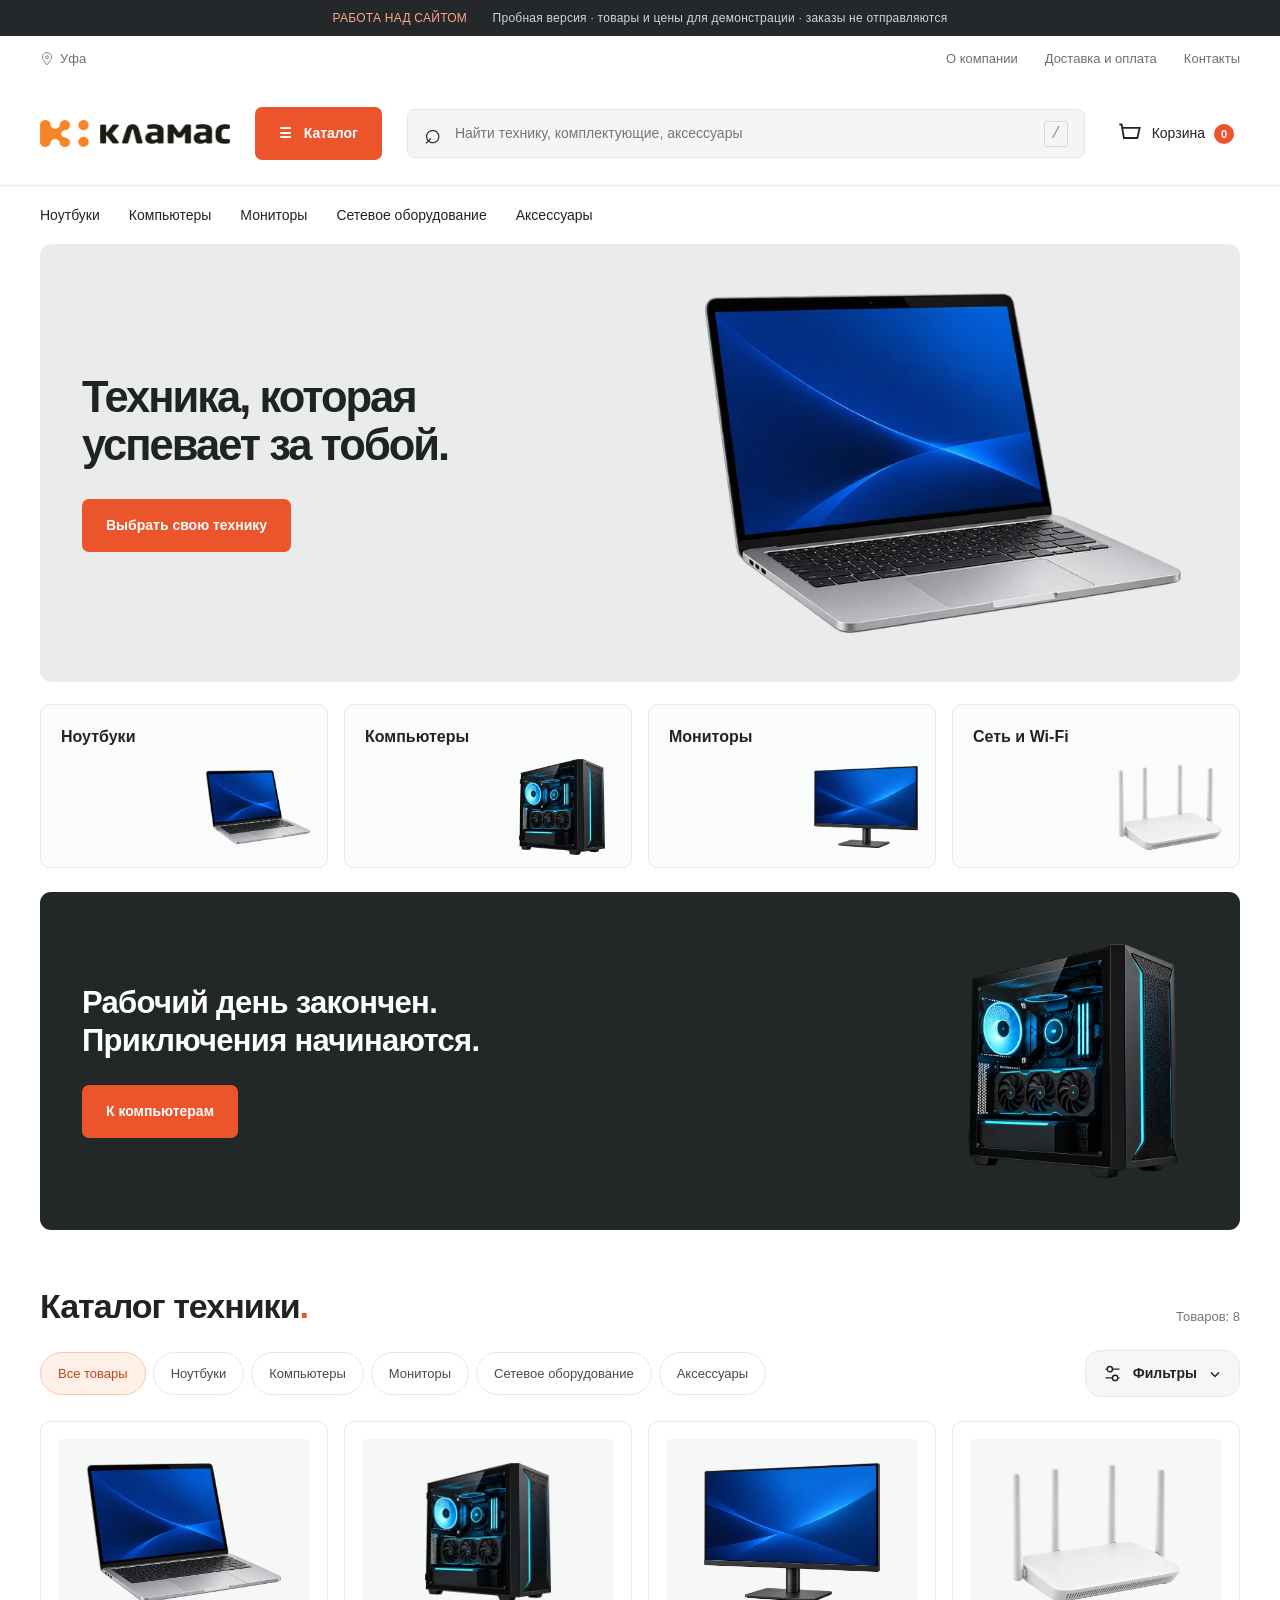
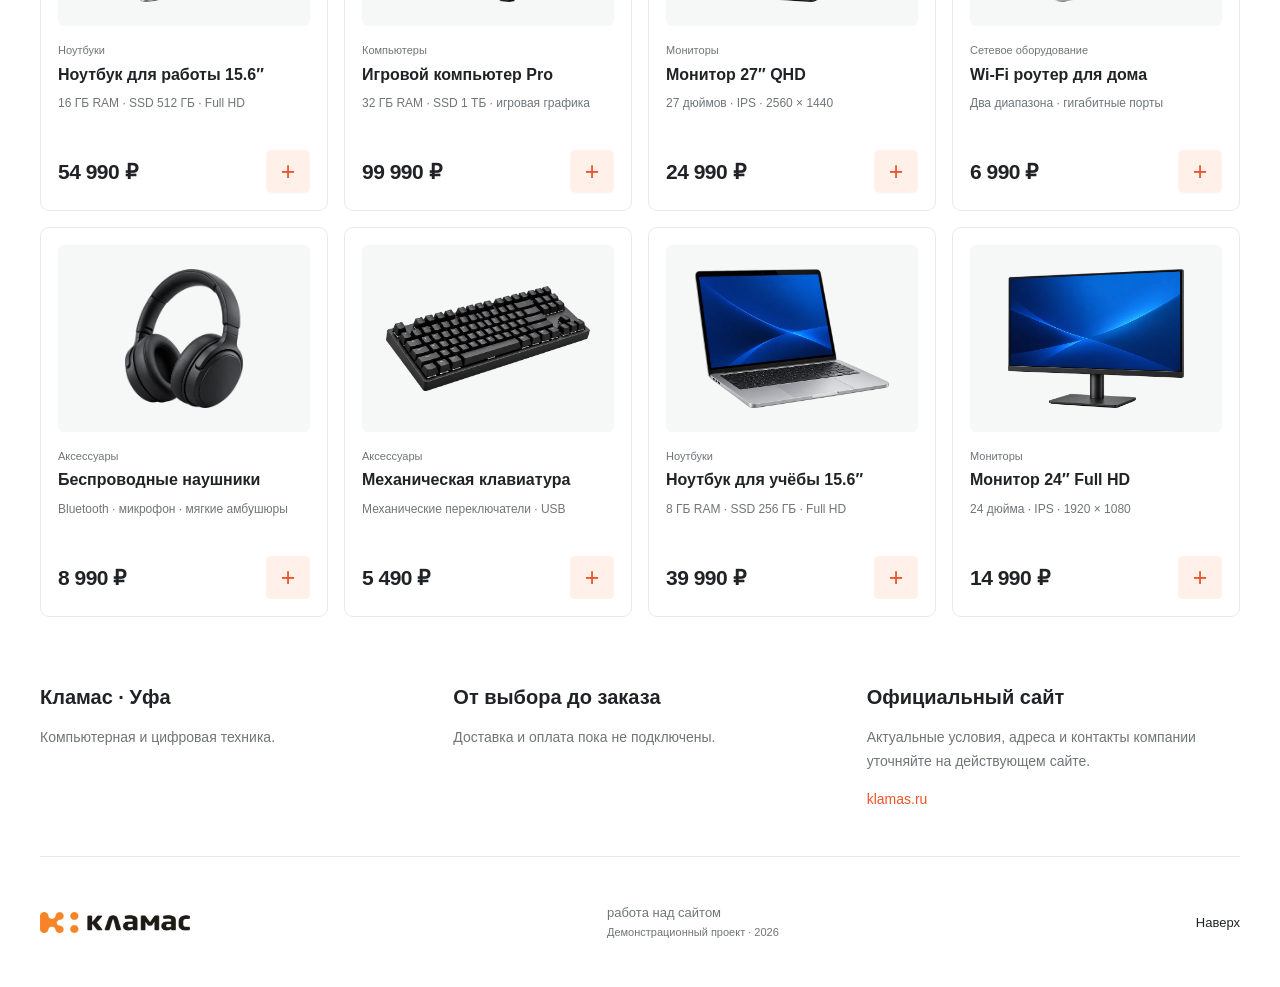
==== index.html @ 0c910686 "Replace native sorting dropdown with rounded branded Filters menu" ====
<!doctype html><html lang="ru"><head><meta charset="utf-8"><meta name="viewport" content="width=device-width,initial-scale=1"><title>работа над сайтом — Кламас</title><meta name="description" content="Пробная версия каталога компьютерной техники Кламас, Уфа."><link rel="icon" type="image/png" sizes="64x64" href="[data-uri]"><style>:root{--orange:#ec542b;--ink:#202325;--muted:#707578;--line:#e8e9e9;--paper:#f4f5f5}*{box-sizing:border-box}html{scroll-behavior:smooth;scroll-padding-top:25px}body{margin:0;color:var(--ink);background:#fff;font:16px/1.5 Arial,Helvetica,sans-serif}a{color:inherit;text-decoration:none}button,input,select{font:inherit}button,a,select{touch-action:manipulation}button{cursor:pointer}button{color:inherit}button:focus-visible,a:focus-visible,input:focus-visible,select:focus-visible{outline:3px solid #ec542b;outline-offset:4px}button:disabled{cursor:not-allowed;opacity:.5}.wrap{max-width:1376px;margin:auto;padding:0 40px}.demo{background:#25282a;color:#d3d4d5;text-align:center;font-size:12px;letter-spacing:.25px;padding:9px 20px}.demo span{color:#ffa58b;margin-right:22px}.top{display:flex;align-items:center;justify-content:space-between;height:46px;font-size:13px;color:#6b7073}.top div{display:flex;gap:27px}.top>span:last-child{font-size:12px}header{display:flex;align-items:center;gap:25px;height:103px}.logo{font-size:42px;font-weight:900;line-height:.85;letter-spacing:-2px}.logo>span{color:var(--orange)}.logo small{display:block;font-size:8px;font-weight:700;letter-spacing:.8px;margin-top:12px;white-space:nowrap}.primary{display:inline-flex;align-items:center;justify-content:space-between;gap:26px;background:var(--orange);color:white;border:0;padding:16px 24px;border-radius:7px;font-weight:600;font-size:14px;transition:background .2s,transform .2s}.primary:hover{background:#d4411a;transform:translateY(-1px)}.search{height:49px;display:flex;align-items:center;gap:12px;background:var(--paper);border:1px solid #e5e7e7;border-radius:7px;padding:0 16px;flex:1}.search>span{font-size:29px}.search input{background:transparent;border:0;outline:0;min-width:0;width:100%;font-size:14px}.search kbd{color:#929797;border:1px solid #d4d8d8;padding:0 6px;border-radius:3px}.cart-button{border:0;background:none;display:flex;align-items:center;gap:9px;font-size:14px}.cart-button svg{width:27px;height:27px}.cart-button b{background:var(--orange);color:#fff;border-radius:50%;min-width:20px;line-height:20px;font-size:11px}.quick{display:flex;gap:29px;align-items:center;min-height:59px;border-top:1px solid var(--line);font-size:14px;white-space:nowrap}.quick a:hover{color:var(--orange)}.quick>span{margin-left:auto;color:var(--muted);font-size:12px}.hero{display:grid;grid-template-columns:1.02fr 1fr;min-height:438px;background:#e9eceb;border-radius:12px;overflow:hidden;position:relative}.hero-copy{padding:46px 0 33px 42px;z-index:1}.eyebrow{font-size:11px;font-weight:700;letter-spacing:1.4px}.hero h1{font-size:clamp(30px,3.4vw,49px);line-height:1.1;letter-spacing:-2px;margin:23px 0 19px;font-weight:750}.hero p{font-size:16px;color:#626968;margin-bottom:27px}.hero-foot{font-size:10px;letter-spacing:2px;color:#7d8381;margin-top:30px}.hero-image{position:relative;background:#dfe4e2;display:flex;align-items:center;overflow:hidden}.hero-image img{width:114%;max-width:none;mix-blend-mode:multiply;transform:rotate(-8deg);margin-left:-8%;filter:drop-shadow(0 27px 15px #56656530)}.image-caption{position:absolute;bottom:29px;left:32px;font-size:10px;font-weight:700;letter-spacing:2px;color:#56615e}.vertical{position:absolute;right:16px;top:28px;writing-mode:vertical-rl;letter-spacing:2px;font-size:9px;color:#7b8581}.category-grid{display:grid;grid-template-columns:repeat(4,1fr);gap:16px;margin:22px 0 58px}.category-grid button{position:relative;height:155px;border:1px solid var(--line);border-radius:9px;background:#fafbfb;overflow:hidden;text-align:left;padding:21px}.category-grid button:hover{border-color:var(--orange)}.category-grid span{font-size:11px;color:#919697;display:block}.category-grid strong{display:block;font-size:17px;margin-top:6px;position:relative;z-index:1}.category-grid img{position:absolute;width:130px;right:0;bottom:-5px;mix-blend-mode:multiply}.category-grid b{position:absolute;bottom:16px;left:21px;font-size:19px;font-weight:400}.section-heading{display:flex;justify-content:space-between;align-items:end;margin-bottom:24px}.section-heading h2{font-size:34px;letter-spacing:-1px;line-height:1.15;margin:9px 0 0}.orange{color:var(--orange)}#result-count{font-size:13px;color:var(--muted)}.catalog-toolbar{display:flex;justify-content:space-between;gap:20px;align-items:center}.filters{display:flex;gap:7px;flex-wrap:wrap}.filters button{border:1px solid var(--line);background:white;border-radius:5px;font-size:13px;padding:10px 15px}.filters button.active{background:var(--ink);color:#fff;border-color:var(--ink)}.sort{font-size:11px;color:var(--muted);white-space:nowrap}.sort select{display:block;border:0;background:transparent;font-size:13px;padding:4px 0;color:var(--ink);max-width:190px}.catalog-note{font-size:12px;color:var(--muted);margin:19px 0}.products{display:grid;grid-template-columns:repeat(4,1fr);gap:16px}.product{border:1px solid var(--line);border-radius:9px;padding:17px;display:flex;flex-direction:column;transition:box-shadow .2s}.product:hover{box-shadow:0 8px 32px #2023250c}.product-image{border:0;background:#f6f7f7;border-radius:6px;width:100%;height:187px;position:relative;padding:7px}.product-image img{width:100%;height:100%;object-fit:contain;mix-blend-mode:multiply}.badge{position:absolute;left:9px;top:9px;background:white;padding:3px 7px;font-size:10px;border-radius:3px;z-index:1}.product .kind{color:var(--muted);font-size:11px;margin:16px 0 5px}.product-title{font-weight:600;background:none;border:0;text-align:left;padding:0;font-size:16px;line-height:1.4}.product .spec{font-size:12px;color:var(--muted);margin:8px 0 20px;min-height:36px}.product-bottom{display:flex;justify-content:space-between;align-items:center;margin-top:auto}.price{font-size:21px;font-weight:700;letter-spacing:-.5px}.price small{display:block;font-size:10px;font-weight:400;color:var(--muted);letter-spacing:0}.add{border:0;border-radius:5px;background:#fff0ea;color:var(--orange);width:44px;height:43px;font-size:25px}.add:hover{background:var(--orange);color:#fff}.empty{text-align:center;padding:60px;background:var(--paper);border-radius:10px}.bottom-banner{margin-top:55px;border-radius:11px;background:#222828;color:#fff;display:flex;align-items:center;justify-content:space-between;padding:34px 42px;overflow:hidden}.bottom-banner h2{font-size:31px;line-height:1.2;letter-spacing:-.7px;margin:16px 0}.bottom-banner p{color:#b7bfbc;font-size:14px}.bottom-banner img{width:290px;height:270px;object-fit:contain;border-radius:8px;margin-left:20px}.bottom-banner .eyebrow{color:#c3ccc7}.info-grid{display:grid;grid-template-columns:repeat(3,1fr);gap:40px;padding:53px 0 45px;border-bottom:1px solid var(--line)}.info-grid h3{font-size:20px;margin:12px 0}.info-grid p{color:var(--muted);font-size:14px;line-height:1.7}.info-grid a{font-size:14px;color:var(--orange)}footer{display:flex;align-items:center;justify-content:space-between;height:130px}footer .logo{font-size:34px}footer p{font-size:13px;color:var(--muted)}footer small{font-size:11px}footer>a:last-child{font-size:13px}dialog{border:0;border-radius:15px;padding:37px;width:min(760px,calc(100% - 28px));color:var(--ink);max-height:90vh;overflow:auto;box-shadow:0 25px 90px #0003}dialog::backdrop{background:#161c206d;backdrop-filter:blur(4px)}.close{position:absolute;right:14px;top:10px;border:0;background:transparent;font-size:30px;color:#666}.detail-grid{display:grid;grid-template-columns:1fr 1fr;gap:28px;align-items:center}.detail-grid img{width:100%;border-radius:8px}.detail-grid h2{line-height:1.2}.detail-grid p{color:var(--muted);font-size:14px}.detail-grid .primary{margin-top:20px}.detail-grid dl{font-size:14px}.detail-grid dt{color:var(--muted)}.detail-grid dd{margin:0 0 10px}#cart-dialog{width:min(660px,calc(100% - 28px))}#cart-dialog h2{font-size:30px}.cart-row{display:flex;align-items:center;gap:16px;border-bottom:1px solid var(--line);padding:18px 0}.cart-row img{width:76px;height:65px;object-fit:contain}.cart-row .cart-name{flex:1;font-size:14px}.cart-name small{display:block;color:var(--muted);margin-top:4px}.quantity{display:flex;align-items:center;gap:10px}.quantity button{width:30px;height:30px;background:var(--paper);border:0;border-radius:4px}.remove{border:0;background:transparent;font-size:22px;color:var(--muted)}.total{display:flex;justify-content:space-between;font-size:21px;font-weight:700;margin:25px 0}.checkout-note{font-size:13px;color:var(--muted)}.checkout{width:100%;justify-content:center}.toast{position:fixed;bottom:25px;left:50%;transform:translate(-50%,30px);background:#202725;color:white;padding:14px 24px;box-shadow:0 6px 30px #0003;border-radius:8px;opacity:0;pointer-events:none;transition:.25s;font-size:14px;z-index:5}.toast.visible{opacity:1;transform:translate(-50%,0)}.success{padding:30px 0;text-align:center}.success-mark{display:block;font-size:47px;color:var(--orange)}
@media(min-width:1600px){.wrap{max-width:1480px}.hero{min-height:460px}.product-image{height:210px}}
@media(max-width:1100px){.wrap{padding-left:24px;padding-right:24px}header{gap:16px}.logo{font-size:36px}.logo small{font-size:7px}.quick{gap:22px;overflow:auto}.quick>span{display:none}.hero-copy{padding-left:28px}.hero h1{font-size:39px}.products{grid-template-columns:repeat(3,1fr)}.category-grid strong{font-size:15px}.category-grid img{width:110px}.catalog-toolbar{align-items:start}.catalog-link{display:none}}
@media(max-width:760px){.wrap{padding-left:18px;padding-right:18px}.demo{font-size:10px;line-height:1.6}.demo span{display:block;margin:0;font-size:10px}.top{height:36px;font-size:12px}.top div{gap:15px}.top>span:last-child,.top div a:first-child{display:none}header{height:auto;min-height:117px;flex-wrap:wrap;gap:13px;padding-top:13px;padding-bottom:13px}.logo{font-size:33px}.logo small{font-size:6px;margin-top:8px}.search{order:3;flex-basis:100%;height:42px}.search input{font-size:13px}.cart-button{margin-left:auto}.quick{min-height:49px;font-size:12px;gap:22px}.hero{grid-template-columns:1fr;min-height:0}.hero-copy{padding:29px 26px 15px}.hero h1{font-size:37px;letter-spacing:-1.4px;margin-top:17px}.hero p{font-size:14px}.eyebrow{font-size:9px;letter-spacing:1px}.hero-foot{margin-top:20px;font-size:9px}.hero-image{height:220px}.hero-image img{height:285px;width:100%;object-fit:contain;margin:0;transform:rotate(-8deg)}.image-caption{left:23px;bottom:17px;font-size:8px}.category-grid{grid-template-columns:repeat(2,1fr);gap:10px;margin:16px 0 36px}.category-grid button{height:130px;padding:15px}.category-grid strong{font-size:15px}.category-grid img{width:111px}.category-grid b{left:15px;font-size:16px}.section-heading h2{font-size:28px}.section-heading{margin-bottom:18px}.catalog-toolbar{flex-direction:column;gap:10px}.filters{gap:6px}.filters button{font-size:12px;padding:8px 10px}.sort{display:flex;gap:10px;align-items:center}.catalog-note{font-size:11px}.products{grid-template-columns:repeat(2,minmax(0,1fr));gap:10px}.product{padding:10px}.product-image{height:140px}.product-title{font-size:14px}.product .spec{font-size:11px;min-height:48px;margin-bottom:13px}.price{font-size:18px}.add{width:35px;height:36px}.badge{font-size:8px}.bottom-banner{margin-top:32px;padding:26px;position:relative;min-height:320px;align-items:start}.bottom-banner>div{position:relative;z-index:1}.bottom-banner h2{font-size:26px}.bottom-banner p{max-width:215px;font-size:13px}.bottom-banner img{position:absolute;right:-65px;bottom:-35px;width:220px;opacity:.18}.info-grid{grid-template-columns:1fr;padding:35px 0;gap:23px}.info-grid article{border-bottom:1px solid var(--line);padding-bottom:15px}.info-grid article:last-child{border:0}.info-grid h3{margin:8px 0}.info-grid p{margin:8px 0}.info-grid .eyebrow{font-size:10px}footer{height:115px;gap:10px}footer .logo{font-size:29px}footer p{font-size:11px}footer>a:last-child{font-size:11px}dialog{padding:32px 20px}.detail-grid{grid-template-columns:1fr;gap:10px}.detail-grid>img{height:200px;object-fit:contain}.cart-row{gap:9px}.cart-row img{width:48px;height:50px}.cart-name{font-size:12px!important}.quantity{gap:7px}.quantity button{width:25px}.toast{width:calc(100% - 36px);text-align:center}.empty{padding:30px 16px}}
@media(prefers-reduced-motion:reduce){html{scroll-behavior:auto}*{transition:none!important}}
.category-grid strong{max-width:calc(100% - 5px)}.hero-image img{transform:none;width:100%;margin:0}.image-caption{top:26px;bottom:auto;left:28px}.top>span:first-child{display:flex;align-items:center;gap:6px}.top svg{width:14px;height:14px}.category-grid img{width:105px;bottom:-9px}
@media(max-width:760px){.category-grid button{height:160px}.category-grid img{width:105px;height:90px;object-fit:contain;bottom:-2px}.category-grid strong{font-size:15px}.category-grid b{bottom:15px}.hero-image img{height:215px}.image-caption{display:none}.hero-image{height:225px}}
.hero-copy{display:flex;flex-direction:column;justify-content:center;align-items:flex-start;padding-top:40px;padding-bottom:40px}.hero h1{margin:0 0 30px}.category-grid strong{margin-top:0}.products{margin-top:24px}.bottom-banner h2{margin-top:0;margin-bottom:26px}.logo{display:flex;align-items:center;flex-shrink:0}.logo img{display:block;width:190px;height:auto}footer .logo img{width:150px}@media(max-width:760px){.logo img{width:150px}footer .logo img{width:110px}}/* Transparent artwork with consistent breathing room */
.product-image{padding:24px;background:#f6f7f7}.product-image img{object-fit:contain;mix-blend-mode:normal}.category-grid button{display:flex;align-items:flex-start;height:164px;padding:20px}.category-grid strong{font-size:16px;margin:0;max-width:100%}.category-grid img{width:104px;height:96px;right:17px;bottom:12px;object-fit:contain;mix-blend-mode:normal}.hero-image{padding:38px;background:transparent}.hero-image img{width:100%;height:340px;object-fit:contain;mix-blend-mode:normal;filter:none}.bottom-banner img{width:250px;height:270px;object-fit:contain;padding:18px}.detail-grid>img{padding:24px;object-fit:contain}.cart-row img{padding:5px}.logo img{height:auto}
@media(max-width:760px){.product-image{padding:18px;height:145px}.category-grid button{height:152px;padding:16px}.category-grid strong{font-size:14px}.category-grid img{width:90px;height:90px;right:16px;bottom:12px}.hero-image{height:245px;padding:20px 30px}.hero-image img{height:205px;width:100%}.bottom-banner img{width:180px;height:210px;right:0;bottom:0;padding:12px}}
.category-grid{margin-bottom:24px}.bottom-banner{margin-top:0;margin-bottom:48px}@media(max-width:760px){.category-grid{margin-bottom:18px}.bottom-banner{margin-top:0;margin-bottom:32px}}
.filters button{border-radius:999px;padding:11px 17px;border-color:#e7e9e9;transition:background .18s,border-color .18s;color:#454a4c}.filters button:hover{background:#f5f6f6;border-color:#cdd1d1}.filters button.active{background:#fff0e8;color:#bb451e;border-color:#ffc5ab}.catalog-toolbar{align-items:center}.filter-menu{position:relative;flex-shrink:0}.filter-trigger{display:flex;align-items:center;gap:10px;border:1px solid #e7e9e9;background:#f5f6f6;border-radius:16px;padding:12px 16px;font-size:14px;font-weight:600;min-height:46px}.filter-trigger>svg{width:21px;height:21px}.filter-trigger .filter-chevron{width:16px;height:16px;transition:transform .18s}.filter-trigger:hover,.filter-trigger[aria-expanded=true]{background:#fff0e8;border-color:#ffc5ab}.filter-trigger[aria-expanded=true] .filter-chevron{transform:rotate(180deg)}.filter-options{position:absolute;right:0;top:calc(100% + 10px);width:252px;padding:10px;background:#fff;border:1px solid #eceeee;border-radius:20px;box-shadow:0 12px 40px #20232520;z-index:4}.filter-options[hidden]{display:none}.filter-options p{margin:5px 10px 9px;color:#808587;font-size:12px}.filter-options button{display:flex;justify-content:space-between;align-items:center;gap:16px;width:100%;min-height:44px;padding:11px 12px;border:0;border-radius:12px;background:#fff;text-align:left;font-size:14px;margin:3px 0}.filter-options button:hover{background:#f3f5f5}.filter-options button[aria-pressed=true]{background:#fff0e8;color:#bd461f}.sort-check{visibility:hidden;color:#db5128;font-weight:700}.filter-options button[aria-pressed=true] .sort-check{visibility:visible}.filter-menu button,.filters button{user-select:none;-webkit-tap-highlight-color:transparent}.filter-menu button:focus-visible,.filters button:focus-visible{outline:2px solid #ec542b;outline-offset:3px}.filter-menu ::selection{background:#ffe2d3;color:#202325}@media(max-width:760px){.catalog-toolbar{align-items:stretch}.filter-menu{align-self:flex-start}.filter-options{left:0;right:auto;width:min(270px,calc(100vw - 36px))}.filters button{padding:9px 13px}.filter-trigger{padding:10px 14px}}
</style></head><body>
<div class="demo"><span>РАБОТА НАД САЙТОМ</span> Пробная версия · товары и цены для демонстрации · заказы не отправляются</div>
<div class="top wrap"><span><svg viewBox="0 0 24 24" fill="none" stroke="currentColor" stroke-width="1.5" aria-hidden="true"><path d="M12 22S4 13 4 9a8 8 0 1 1 16 0c0 4-8 13-8 13Z"/><circle cx="12" cy="9" r="2.5"/></svg>Уфа</span><div><a href="#about">О компании</a><a href="#delivery">Доставка и оплата</a><a href="#contacts">Контакты</a></div></div>
<!-- Logo redrawn from Klamas reference; transparent product assets updated 2026-09-28 -->
<header class="wrap"><a class="logo" href="#" aria-label="Кламас — главная"><img src="[data-uri]" alt="Кламас" width="190" height="32"></a><a class="primary catalog-link" href="#catalog">☰ &nbsp; Каталог</a><label class="search"><span>⌕</span><input id="search" placeholder="Найти технику, комплектующие, аксессуары" aria-label="Поиск по каталогу"><kbd>/</kbd></label><button class="cart-button" id="cart-open"><svg viewBox="0 0 24 24" fill="none" stroke="currentColor" stroke-width="1.6"><path d="M3 4h2l2 12h12l2-9H6M9 20h.01M18 20h.01"/></svg><span>Корзина</span><b id="cart-count">0</b></button></header>
<nav class="wrap quick"><a href="#catalog" data-category="Ноутбуки">Ноутбуки</a><a href="#catalog" data-category="Компьютеры">Компьютеры</a><a href="#catalog" data-category="Мониторы">Мониторы</a><a href="#catalog" data-category="Сетевое оборудование">Сетевое оборудование</a><a href="#catalog" data-category="Аксессуары">Аксессуары</a></nav>
<main class="wrap"><section class="hero"><div class="hero-copy"><h1>Техника, которая<br>успевает за тобой.</h1><a class="primary" href="#catalog">Выбрать свою технику </a></div><div class="hero-image"><img src="[data-uri]" alt="Ноутбук — демонстрационное изображение"></div></section>
<section class="category-grid" aria-label="Категории товаров"><button data-category="Ноутбуки"><strong>Ноутбуки</strong><img src="[data-uri]" alt=""></button><button data-category="Компьютеры"><strong>Компьютеры</strong><img src="[data-uri]" alt=""></button><button data-category="Мониторы"><strong>Мониторы</strong><img src="[data-uri]" alt=""></button><button data-category="Сетевое оборудование"><strong>Сеть и Wi-Fi</strong><img src="[data-uri]" alt=""></button></section>
<section class="bottom-banner"><div><h2>Рабочий день закончен.<br>Приключения начинаются.</h2><button class="primary" data-category="Компьютеры">К компьютерам</button></div><img src="[data-uri]" alt="Игровой компьютер — концепт"></section>
<section id="catalog" class="catalog"><div class="section-heading"><div><h2>Каталог техники<span class="orange">.</span></h2></div><span id="result-count"></span></div><div class="catalog-toolbar"><div class="filters" id="filters"></div><div class="filter-menu"><button class="filter-trigger" id="filter-toggle" aria-expanded="false" aria-controls="filter-options"><svg viewBox="0 0 24 24" fill="none" stroke="currentColor" stroke-width="1.7" aria-hidden="true"><path d="M4 7h16M4 17h16"/><circle cx="9" cy="7" r="3" fill="white"/><circle cx="15" cy="17" r="3" fill="white"/></svg><span>Фильтры</span><svg class="filter-chevron" viewBox="0 0 20 20" fill="none" stroke="currentColor" stroke-width="1.8" aria-hidden="true"><path d="m5 8 5 5 5-5"/></svg></button><div class="filter-options" id="filter-options" hidden><p>Порядок товаров</p><button type="button" data-sort="default" aria-pressed="true">По умолчанию<span class="sort-check" aria-hidden="true">✓</span></button><button type="button" data-sort="low" aria-pressed="false">Сначала дешевле<span class="sort-check" aria-hidden="true">✓</span></button><button type="button" data-sort="high" aria-pressed="false">Сначала дороже<span class="sort-check" aria-hidden="true">✓</span></button></div><select id="sort" hidden aria-label="Порядок товаров"><option value="default">По умолчанию</option><option value="low">Сначала дешевле</option><option value="high">Сначала дороже</option></select></div></div><div id="products" class="products"></div><div id="empty" class="empty" hidden><h3>Ничего не нашлось</h3><p>Попробуйте другое название или выберите все категории.</p><button class="primary" id="reset">Сбросить фильтры</button></div></section>

<section class="info-grid"><article id="about"><h3>Кламас · Уфа</h3><p>Компьютерная и цифровая техника.</p></article><article id="delivery"><h3>От выбора до заказа</h3><p>Доставка и оплата пока не подключены.</p></article><article id="contacts"><h3>Официальный сайт</h3><p>Актуальные условия, адреса и контакты компании уточняйте на действующем сайте.</p><a href="https://www.klamas.ru" target="_blank" rel="noopener">klamas.ru</a></article></section></main>
<footer class="wrap"><a class="logo" href="#"><img src="[data-uri]" alt="Кламас" width="190" height="32"></a><p>работа над сайтом<br><small>Демонстрационный проект · 2026</small></p><a href="#">Наверх</a></footer>
<dialog id="product-dialog"><button class="close" aria-label="Закрыть">×</button><div id="product-detail"></div></dialog>
<dialog id="cart-dialog"><button class="close" aria-label="Закрыть">×</button><h2>Корзина</h2><div id="cart-items"></div><div id="cart-summary"></div></dialog>
<div class="toast" id="toast" role="status"></div><script>const assetImages={"keyboard": "[data-uri]", "laptop": "[data-uri]", "router": "[data-uri]", "monitor": "[data-uri]", "pc": "[data-uri]", "headphones": "[data-uri]"};
const products=[
{id:1,name:'Ноутбук для работы 15.6″',cat:'Ноутбуки',image:'laptop',price:54990,spec:'16 ГБ RAM · SSD 512 ГБ · Full HD',tag:'Для работы',details:{'Экран':'15.6″, Full HD','Память':'16 ГБ RAM','Накопитель':'SSD 512 ГБ'}},
{id:2,name:'Игровой компьютер Pro',cat:'Компьютеры',image:'pc',price:99990,spec:'32 ГБ RAM · SSD 1 ТБ · игровая графика',tag:'Для игр',details:{'Память':'32 ГБ RAM','Накопитель':'SSD 1 ТБ','Корпус':'С прозрачной боковой панелью'}},
{id:3,name:'Монитор 27″ QHD',cat:'Мониторы',image:'monitor',price:24990,spec:'27 дюймов · IPS · 2560 × 1440',tag:'Больше деталей',details:{'Диагональ':'27 дюймов','Матрица':'IPS','Разрешение':'2560 × 1440'}},
{id:4,name:'Wi-Fi роутер для дома',cat:'Сетевое оборудование',image:'router',price:6990,spec:'Два диапазона · гигабитные порты',tag:'Для дома',details:{'Диапазоны':'2.4 и 5 ГГц','Порты':'Гигабитный Ethernet','Антенны':'4 внешние'}},
{id:5,name:'Беспроводные наушники',cat:'Аксессуары',image:'headphones',price:8990,spec:'Bluetooth · микрофон · мягкие амбушюры',tag:'Твой звук',details:{'Подключение':'Bluetooth','Конструкция':'Полноразмерные','Микрофон':'Встроенный'}},
{id:6,name:'Механическая клавиатура',cat:'Аксессуары',image:'keyboard',price:5490,spec:'Механические переключатели · USB',tag:'Для работы и игр',details:{'Тип':'Механическая','Подключение':'USB','Корпус':'Чёрный'}},
{id:7,name:'Ноутбук для учёбы 15.6″',cat:'Ноутбуки',image:'laptop',price:39990,spec:'8 ГБ RAM · SSD 256 ГБ · Full HD',tag:'Для учёбы',details:{'Экран':'15.6″, Full HD','Память':'8 ГБ RAM','Накопитель':'SSD 256 ГБ'}},
{id:8,name:'Монитор 24″ Full HD',cat:'Мониторы',image:'monitor',price:14990,spec:'24 дюйма · IPS · 1920 × 1080',tag:'На каждый день',details:{'Диагональ':'24 дюйма','Матрица':'IPS','Разрешение':'1920 × 1080'}}];
const $=s=>document.querySelector(s),money=n=>new Intl.NumberFormat('ru-RU').format(n)+' ₽';let category='Все товары',cart={};try{const saved=JSON.parse(localStorage.getItem('klamas-demo-cart')||'{}');for(const p of products){const n=saved[p.id];if(Number.isInteger(n)&&n>0&&n<=99)cart[p.id]=n}}catch{}
const categories=['Все товары',...new Set(products.map(p=>p.cat))];$('#filters').innerHTML=categories.map(c=>`<button data-category="${c}">${c}</button>`).join('');
function render(){let list=products.filter(p=>(category==='Все товары'||p.cat===category)&&(p.name+' '+p.cat+' '+p.spec).toLowerCase().includes($('#search').value.toLowerCase().trim()));if($('#sort').value==='low')list.sort((a,b)=>a.price-b.price);if($('#sort').value==='high')list.sort((a,b)=>b.price-a.price);$('#products').innerHTML=list.map(p=>`<article class="product"><button class="product-image" data-detail="${p.id}" aria-label="Подробнее: ${p.name}"><img src="${assetImages[p.image]}" alt="${p.name}, концептуальное изображение" loading="lazy"></button><span class="kind">${p.cat}</span><button class="product-title" data-detail="${p.id}">${p.name}</button><p class="spec">${p.spec}</p><div class="product-bottom"><span class="price">${money(p.price)}</span><button class="add" data-add="${p.id}" aria-label="В корзину: ${p.name}">+</button></div></article>`).join('');$('#empty').hidden=list.length>0;$('#result-count').textContent=`Товаров: ${list.length}`;document.querySelectorAll('#filters button').forEach(b=>{b.classList.toggle('active',b.dataset.category===category);b.setAttribute('aria-pressed',String(b.dataset.category===category))})}
function selectCategory(c){if(!categories.includes(c))throw Error('Неизвестная категория');category=c;render();$('#catalog').scrollIntoView({behavior:'smooth'})}
function persist(){try{localStorage.setItem('klamas-demo-cart',JSON.stringify(cart))}catch{}$('#cart-count').textContent=Object.values(cart).reduce((a,b)=>a+b,0)}
let toastTimer;function toast(msg){$('#toast').textContent=msg;$('#toast').classList.add('visible');clearTimeout(toastTimer);toastTimer=setTimeout(()=>$('#toast').classList.remove('visible'),2500)}
function add(id){if(!products.some(p=>p.id===id))throw Error('Товар не найден');cart[id]=Math.min(99,(cart[id]||0)+1);persist();toast('Товар добавлен в корзину')}
function showDetail(id){const p=products.find(p=>p.id===id);$('#product-detail').innerHTML=`<div class="detail-grid"><img src="${assetImages[p.image]}" alt="${p.name}"><div><h2>${p.name}</h2><dl>${Object.entries(p.details).map(([k,v])=>`<dt>${k}</dt><dd>${v}</dd>`).join('')}</dl><span class="price">${money(p.price)}</span><p>Демонстрационная карточка. Характеристики условные, изображение — концепт.</p><button class="primary" data-add="${p.id}">Добавить в корзину +</button></div></div>`;$('#product-dialog').showModal()}
function renderCart(){const list=products.filter(p=>cart[p.id]);$('#cart-items').innerHTML=list.length?list.map(p=>`<div class="cart-row"><img src="${assetImages[p.image]}" alt=""><div class="cart-name">${p.name}<small>${money(p.price)}</small></div><div class="quantity"><button data-minus="${p.id}" aria-label="Уменьшить количество ${p.name}">−</button><span>${cart[p.id]}</span><button data-plus="${p.id}" aria-label="Увеличить количество ${p.name}" ${cart[p.id]>=99?'disabled':''}>+</button></div><button class="remove" data-remove="${p.id}" aria-label="Удалить ${p.name}">×</button></div>`).join(''):'<div class="empty"><h3>Пока пусто</h3><p>Выберите технику в каталоге.</p><button class="primary" id="continue">Перейти в каталог</button></div>';$('#cart-summary').innerHTML=list.length?`<div class="total"><span>Итого</span><span>${money(list.reduce((n,p)=>n+p.price*cart[p.id],0))}</span></div><p class="checkout-note">Пробное оформление: без оплаты, ввода личных данных и отправки заказа в магазин.</p><button class="primary checkout" id="checkout">Проверить оформление →</button>`:''}
document.addEventListener('click',e=>{const b=e.target.closest('button,a');if(!b)return;if(b.dataset.category){e.preventDefault();selectCategory(b.dataset.category)}if(b.dataset.add)add(+b.dataset.add);if(b.dataset.detail)showDetail(+b.dataset.detail);if(b.classList.contains('close'))b.closest('dialog').close();if(b.id==='cart-open'){renderCart();$('#cart-dialog').showModal()}if(b.dataset.minus){const id=+b.dataset.minus;if(--cart[id]<=0)delete cart[id];persist();renderCart()}if(b.dataset.plus){add(+b.dataset.plus);renderCart()}if(b.dataset.remove){delete cart[+b.dataset.remove];persist();renderCart()}if(b.id==='continue'){$('#cart-dialog').close();$('#catalog').scrollIntoView()}if(b.id==='checkout'){$('#cart-items').innerHTML='<div class="success"><span class="success-mark">✓</span><h3>Пробное оформление завершено</h3><p>В реальном магазине здесь будет подтверждение заказа.</p><p class="checkout-note">Заказ не создан и никуда не отправлен.<br>Товары оставлены в корзине для дальнейшей проверки.</p><button class="primary" id="back-cart">Вернуться в корзину</button></div>';$('#cart-summary').innerHTML=''}if(b.id==='back-cart')renderCart();if(b.id==='reset'){category='Все товары';$('#search').value='';$('#sort').value='default';render()}});
$('#search').addEventListener('input',render);$('#search').addEventListener('keydown',e=>{if(e.key==='Enter')$('#catalog').scrollIntoView()});$('#sort').addEventListener('change',render);document.addEventListener('keydown',e=>{if(e.key==='/'&&!/INPUT|TEXTAREA|SELECT/.test(document.activeElement.tagName)&&!document.querySelector('dialog[open]')){e.preventDefault();$('#search').focus()}});document.querySelectorAll('dialog').forEach(d=>d.addEventListener('click',e=>{if(e.target===d){const r=d.getBoundingClientRect();if(e.clientX<r.left||e.clientX>r.right||e.clientY<r.top||e.clientY>r.bottom)d.close()}}));render();persist();
if(document.modelContext?.registerTool){try{Promise.resolve(document.modelContext.registerTool({name:'filter_demo_catalog',description:'Filter the demo catalog by category; no purchase is made.',inputSchema:{type:'object',properties:{category:{type:'string',enum:categories}},required:['category'],additionalProperties:false},annotations:{readOnlyHint:false},execute:input=>{if(!input||typeof input.category!=='string'||!categories.includes(input.category))throw Error('Invalid category');selectCategory(input.category);return{category,visibleProducts:document.querySelectorAll('.product').length}}})).catch(()=>{})}catch{}}

const filterToggle=$('#filter-toggle'),filterOptions=$('#filter-options');
function closeFilters(restoreFocus=false){filterOptions.hidden=true;filterToggle.setAttribute('aria-expanded','false');if(restoreFocus)filterToggle.focus()}
function syncSort(){document.querySelectorAll('[data-sort]').forEach(b=>b.setAttribute('aria-pressed',String(b.dataset.sort===$('#sort').value)))}
filterToggle.addEventListener('click',()=>{const open=filterOptions.hidden;filterOptions.hidden=!open;filterToggle.setAttribute('aria-expanded',String(open));if(open)filterOptions.querySelector('[aria-pressed="true"]').focus()});
filterOptions.addEventListener('click',e=>{const b=e.target.closest('[data-sort]');if(!b)return;$('#sort').value=b.dataset.sort;$('#sort').dispatchEvent(new Event('change'));syncSort();closeFilters(true)});
filterOptions.addEventListener('keydown',e=>{const buttons=[...filterOptions.querySelectorAll('button')];let i=buttons.indexOf(document.activeElement);if(e.key==='ArrowDown'||e.key==='ArrowUp'){e.preventDefault();buttons[(i+(e.key==='ArrowDown'?1:-1)+buttons.length)%buttons.length].focus()}if(e.key==='Home'||e.key==='End'){e.preventDefault();buttons[e.key==='Home'?0:buttons.length-1].focus()}});
document.addEventListener('keydown',e=>{if(e.key==='Escape'&&!filterOptions.hidden){e.preventDefault();closeFilters(true)}});
document.addEventListener('click',e=>{if(!e.target.closest('.filter-menu'))closeFilters();if(e.target.closest('#reset'))syncSort()});
document.addEventListener('focusin',e=>{if(!e.target.closest('.filter-menu'))closeFilters()});
</script></body></html>
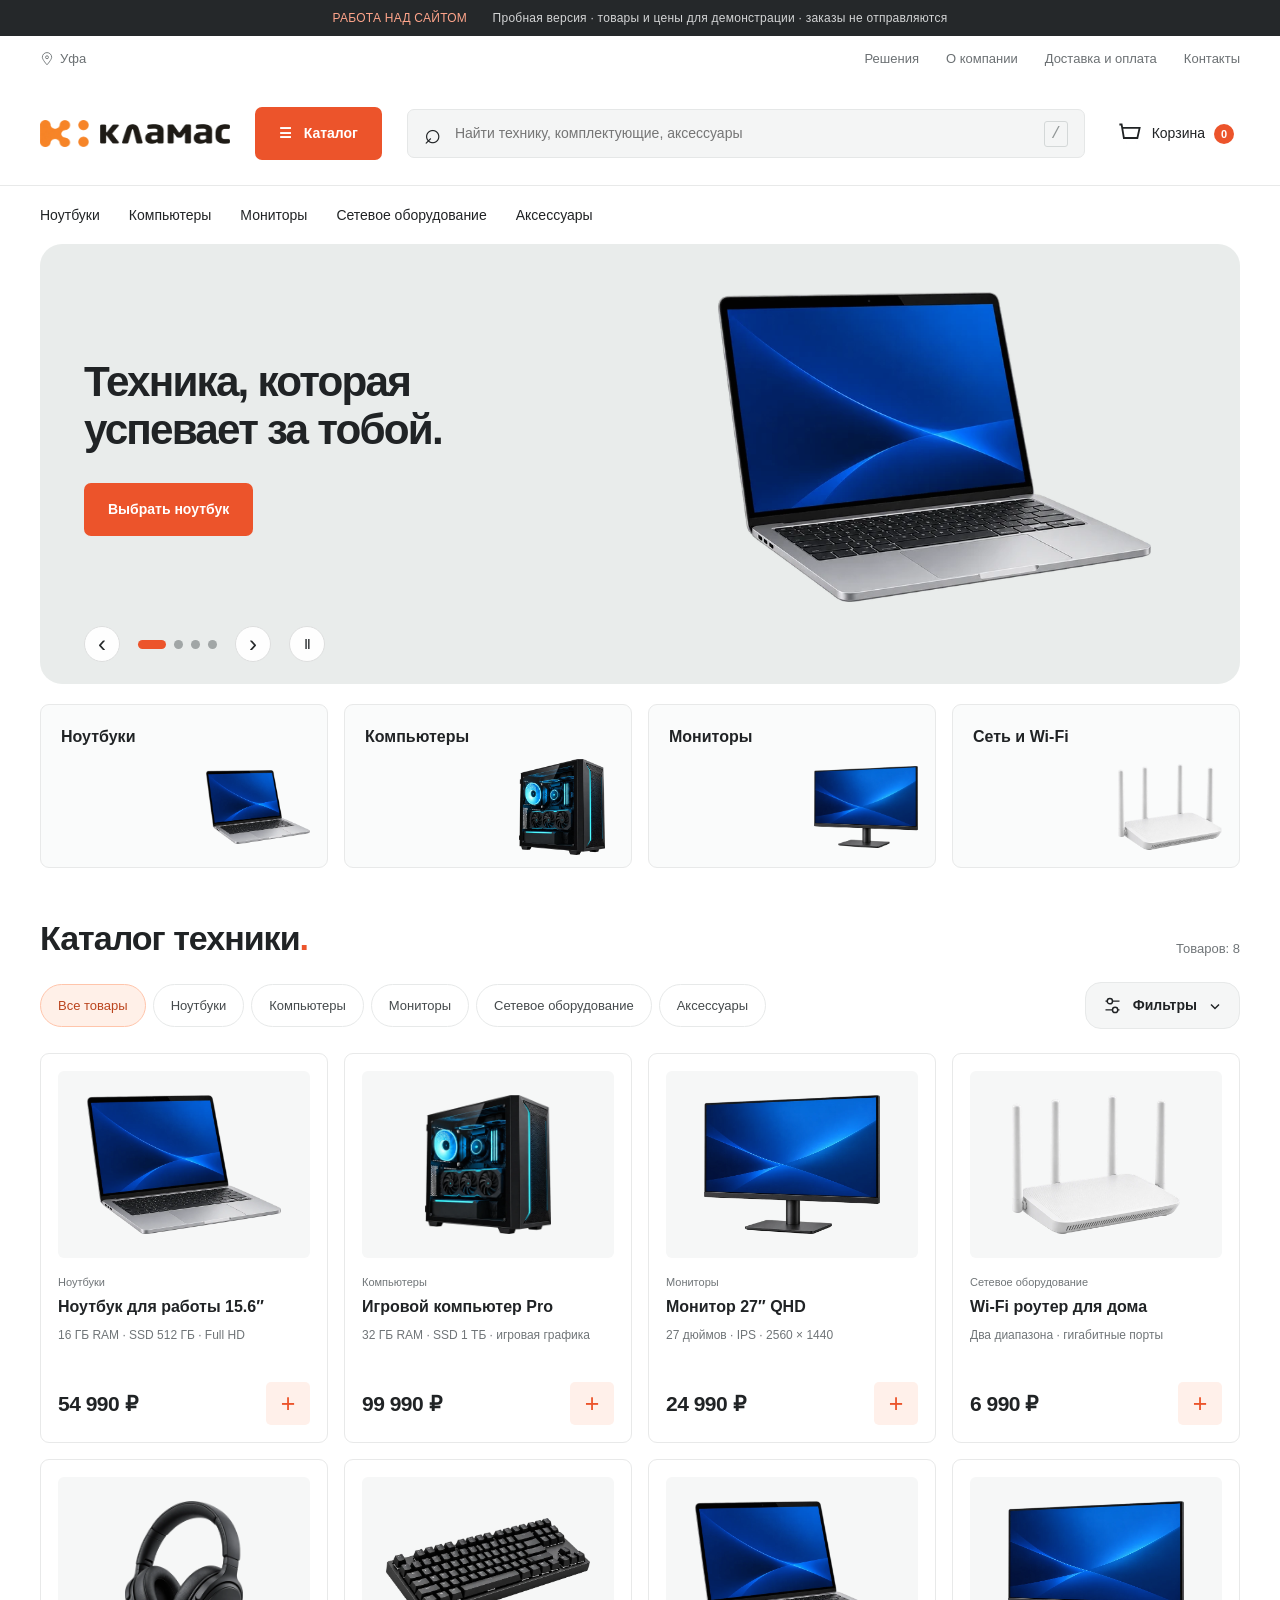
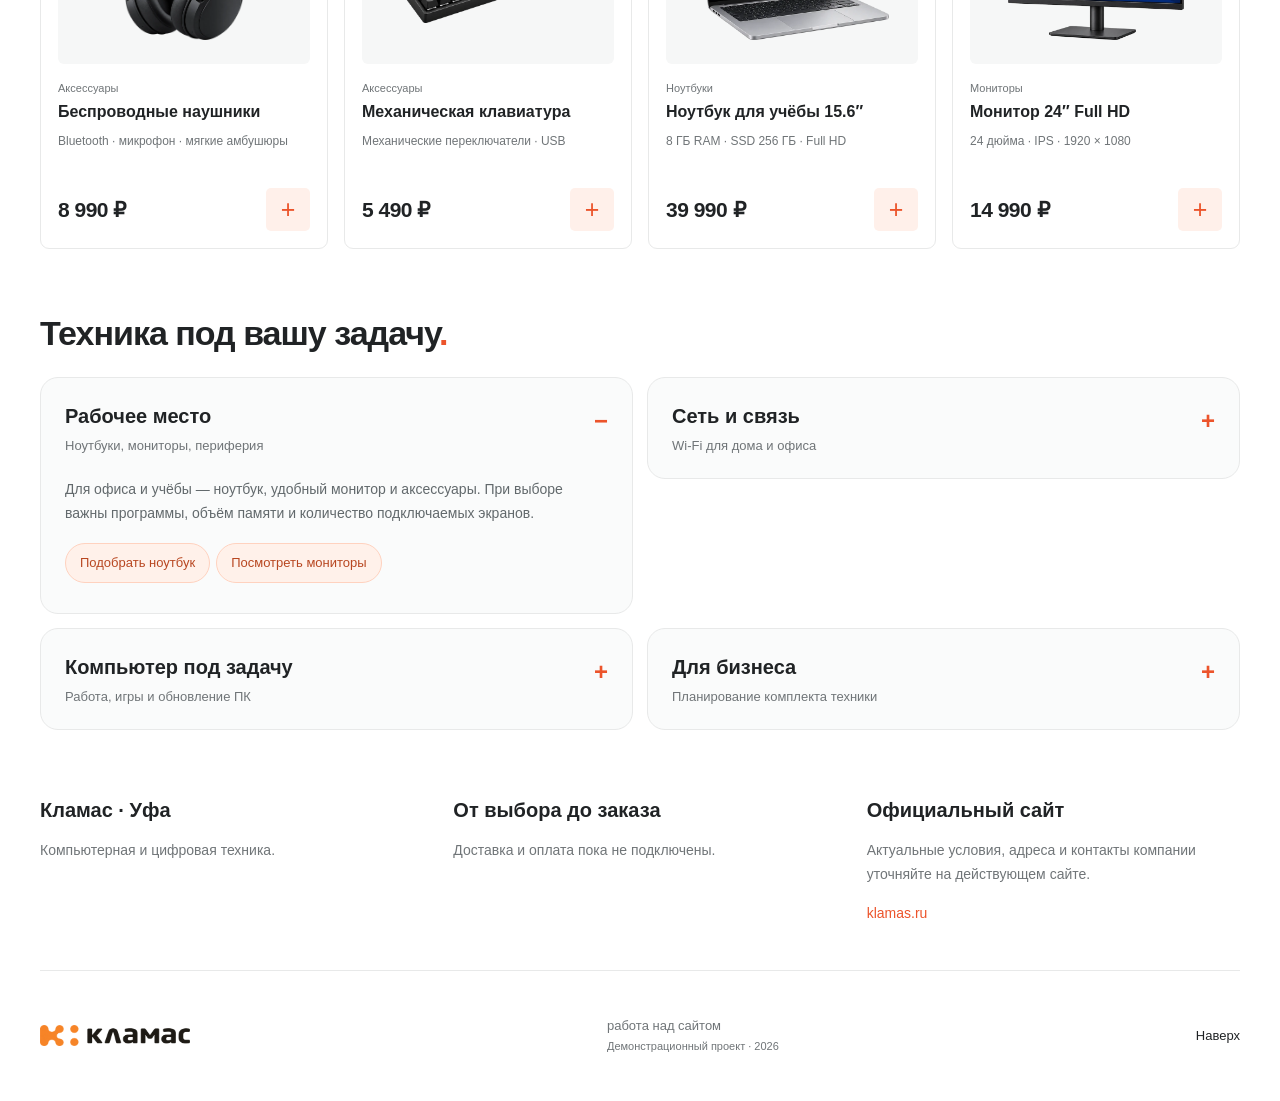
==== commit eae14ede: "Combine promotional banners into rotating carousel and add task-based technology solutions" ====
--- a/index.html
+++ b/index.html
@@ -10,18 +10,21 @@
 @media(max-width:760px){.product-image{padding:18px;height:145px}.category-grid button{height:152px;padding:16px}.category-grid strong{font-size:14px}.category-grid img{width:90px;height:90px;right:16px;bottom:12px}.hero-image{height:245px;padding:20px 30px}.hero-image img{height:205px;width:100%}.bottom-banner img{width:180px;height:210px;right:0;bottom:0;padding:12px}}
 .category-grid{margin-bottom:24px}.bottom-banner{margin-top:0;margin-bottom:48px}@media(max-width:760px){.category-grid{margin-bottom:18px}.bottom-banner{margin-top:0;margin-bottom:32px}}
 .filters button{border-radius:999px;padding:11px 17px;border-color:#e7e9e9;transition:background .18s,border-color .18s;color:#454a4c}.filters button:hover{background:#f5f6f6;border-color:#cdd1d1}.filters button.active{background:#fff0e8;color:#bb451e;border-color:#ffc5ab}.catalog-toolbar{align-items:center}.filter-menu{position:relative;flex-shrink:0}.filter-trigger{display:flex;align-items:center;gap:10px;border:1px solid #e7e9e9;background:#f5f6f6;border-radius:16px;padding:12px 16px;font-size:14px;font-weight:600;min-height:46px}.filter-trigger>svg{width:21px;height:21px}.filter-trigger .filter-chevron{width:16px;height:16px;transition:transform .18s}.filter-trigger:hover,.filter-trigger[aria-expanded=true]{background:#fff0e8;border-color:#ffc5ab}.filter-trigger[aria-expanded=true] .filter-chevron{transform:rotate(180deg)}.filter-options{position:absolute;right:0;top:calc(100% + 10px);width:252px;padding:10px;background:#fff;border:1px solid #eceeee;border-radius:20px;box-shadow:0 12px 40px #20232520;z-index:4}.filter-options[hidden]{display:none}.filter-options p{margin:5px 10px 9px;color:#808587;font-size:12px}.filter-options button{display:flex;justify-content:space-between;align-items:center;gap:16px;width:100%;min-height:44px;padding:11px 12px;border:0;border-radius:12px;background:#fff;text-align:left;font-size:14px;margin:3px 0}.filter-options button:hover{background:#f3f5f5}.filter-options button[aria-pressed=true]{background:#fff0e8;color:#bd461f}.sort-check{visibility:hidden;color:#db5128;font-weight:700}.filter-options button[aria-pressed=true] .sort-check{visibility:visible}.filter-menu button,.filters button{user-select:none;-webkit-tap-highlight-color:transparent}.filter-menu button:focus-visible,.filters button:focus-visible{outline:2px solid #ec542b;outline-offset:3px}.filter-menu ::selection{background:#ffe2d3;color:#202325}@media(max-width:760px){.catalog-toolbar{align-items:stretch}.filter-menu{align-self:flex-start}.filter-options{left:0;right:auto;width:min(270px,calc(100vw - 36px))}.filters button{padding:9px 13px}.filter-trigger{padding:10px 14px}}
+
+.promo-carousel{position:relative;border-radius:22px;overflow:hidden;background:#e9eceb;outline-offset:4px}.promo-slide{display:grid;grid-template-columns:1.08fr 1fr;min-height:440px;padding:44px 44px 78px;align-items:center;gap:24px}.promo-slide[hidden]{display:none}.promo-copy h1,.promo-copy h2{font-size:clamp(32px,3.3vw,48px);line-height:1.12;letter-spacing:-1.8px;margin:0 0 30px}.promo-art{display:flex;align-items:center;justify-content:center;height:310px}.promo-art img{max-width:100%;max-height:100%;width:100%;height:100%;object-fit:contain}.promo-game{background:#222b2d;color:#fff}.promo-game .promo-art img{max-width:275px}.promo-network{background:#ece8e0}.promo-business{background:#e3e9ed}.promo-controls{position:absolute;bottom:22px;left:44px;display:flex;align-items:center;gap:10px}.promo-controls>button{display:grid;place-items:center;border:1px solid #dedfdf;background:#fffffff2;color:#25282a;border-radius:50%;width:36px;height:36px;font-size:24px;line-height:1}.promo-controls #promo-pause{font-size:14px;margin-left:8px}.promo-controls button:hover{background:#ffe6db}.promo-dots{display:flex;gap:8px;padding:0 8px}.promo-dots button{padding:0;border:0;width:9px;height:9px;background:#a1a6a6;border-radius:99px;transition:width .2s,background .2s}.promo-dots button[aria-pressed=true]{width:28px;background:var(--orange)}.solutions{margin:56px 0 0;scroll-margin-top:25px}.solution-grid{display:grid;grid-template-columns:repeat(2,minmax(0,1fr));gap:14px;align-items:start}.solution-grid details{border:1px solid var(--line);border-radius:18px;background:#fafbfb;overflow:hidden}.solution-grid summary{position:relative;padding:23px 56px 23px 24px;list-style:none;cursor:pointer;font-size:20px;font-weight:600}.solution-grid summary::-webkit-details-marker{display:none}.solution-grid summary:after{content:'+';position:absolute;right:24px;top:25px;color:var(--orange);font-size:24px}.solution-grid details[open] summary:after{content:'−'}.solution-grid summary span{display:block;font-size:13px;font-weight:400;color:var(--muted);margin-top:5px}.solution-grid details>div{padding:0 24px 24px}.solution-grid p{font-size:14px;color:#62696c;margin:0 0 17px;line-height:1.7}.solution-link{display:inline-block;border:1px solid #ffd2bf;color:#b84721;background:#fff1ea;border-radius:999px;padding:9px 14px;margin:0 6px 6px 0;font-size:13px}.solution-link:hover{background:#ffe0d1}.category-grid{margin-top:20px;margin-bottom:42px}
+@media(max-width:760px){.promo-carousel{border-radius:18px}.promo-slide{grid-template-columns:1fr;min-height:480px;padding:28px 25px 70px;gap:14px}.promo-copy h1,.promo-copy h2{font-size:33px;letter-spacing:-1.1px;margin-bottom:22px}.promo-art{height:190px}.promo-game .promo-art img{max-width:175px}.promo-controls{left:25px;bottom:18px}.solution-grid{grid-template-columns:1fr}.solutions{margin-top:36px}.solution-grid summary{font-size:18px}.category-grid{margin-bottom:32px}.top div{gap:12px}.top div a:first-child{display:block}.top div a:nth-child(2){display:none}}
 </style></head><body>
 <div class="demo"><span>РАБОТА НАД САЙТОМ</span> Пробная версия · товары и цены для демонстрации · заказы не отправляются</div>
-<div class="top wrap"><span><svg viewBox="0 0 24 24" fill="none" stroke="currentColor" stroke-width="1.5" aria-hidden="true"><path d="M12 22S4 13 4 9a8 8 0 1 1 16 0c0 4-8 13-8 13Z"/><circle cx="12" cy="9" r="2.5"/></svg>Уфа</span><div><a href="#about">О компании</a><a href="#delivery">Доставка и оплата</a><a href="#contacts">Контакты</a></div></div>
+<div class="top wrap"><span><svg viewBox="0 0 24 24" fill="none" stroke="currentColor" stroke-width="1.5" aria-hidden="true"><path d="M12 22S4 13 4 9a8 8 0 1 1 16 0c0 4-8 13-8 13Z"/><circle cx="12" cy="9" r="2.5"/></svg>Уфа</span><div><a href="#solutions">Решения</a><a href="#about">О компании</a><a href="#delivery">Доставка и оплата</a><a href="#contacts">Контакты</a></div></div>
 <!-- Logo redrawn from Klamas reference; transparent product assets updated 2026-09-28 -->
 <header class="wrap"><a class="logo" href="#" aria-label="Кламас — главная"><img src="[data-uri]" alt="Кламас" width="190" height="32"></a><a class="primary catalog-link" href="#catalog">☰ &nbsp; Каталог</a><label class="search"><span>⌕</span><input id="search" placeholder="Найти технику, комплектующие, аксессуары" aria-label="Поиск по каталогу"><kbd>/</kbd></label><button class="cart-button" id="cart-open"><svg viewBox="0 0 24 24" fill="none" stroke="currentColor" stroke-width="1.6"><path d="M3 4h2l2 12h12l2-9H6M9 20h.01M18 20h.01"/></svg><span>Корзина</span><b id="cart-count">0</b></button></header>
 <nav class="wrap quick"><a href="#catalog" data-category="Ноутбуки">Ноутбуки</a><a href="#catalog" data-category="Компьютеры">Компьютеры</a><a href="#catalog" data-category="Мониторы">Мониторы</a><a href="#catalog" data-category="Сетевое оборудование">Сетевое оборудование</a><a href="#catalog" data-category="Аксессуары">Аксессуары</a></nav>
-<main class="wrap"><section class="hero"><div class="hero-copy"><h1>Техника, которая<br>успевает за тобой.</h1><a class="primary" href="#catalog">Выбрать свою технику </a></div><div class="hero-image"><img src="[data-uri]" alt="Ноутбук — демонстрационное изображение"></div></section>
+<main class="wrap"><section class="promo-carousel" aria-label="Предложения Кламас" aria-roledescription="карусель" tabindex="0"><article class="promo-slide promo-work" role="group" aria-roledescription="слайд" aria-label="1 из 4"><div class="promo-copy"><h1>Техника, которая<br>успевает за тобой.</h1><a class="primary" href="#catalog" data-category="Ноутбуки">Выбрать ноутбук</a></div><div class="promo-art"><img src="[data-uri]" alt="" fetchpriority="high"></div></article><article class="promo-slide promo-game" role="group" aria-roledescription="слайд" aria-label="2 из 4" hidden><div class="promo-copy"><h2>Рабочий день закончен.<br>Приключения начинаются.</h2><a class="primary" href="#catalog" data-category="Компьютеры">К игровым компьютерам</a></div><div class="promo-art"><img src="[data-uri]" alt=""></div></article><article class="promo-slide promo-network" role="group" aria-roledescription="слайд" aria-label="3 из 4" hidden><div class="promo-copy"><h2>На связи.<br>В каждой комнате.</h2><a class="primary" href="#catalog" data-category="Сетевое оборудование">Выбрать Wi-Fi</a></div><div class="promo-art"><img src="[data-uri]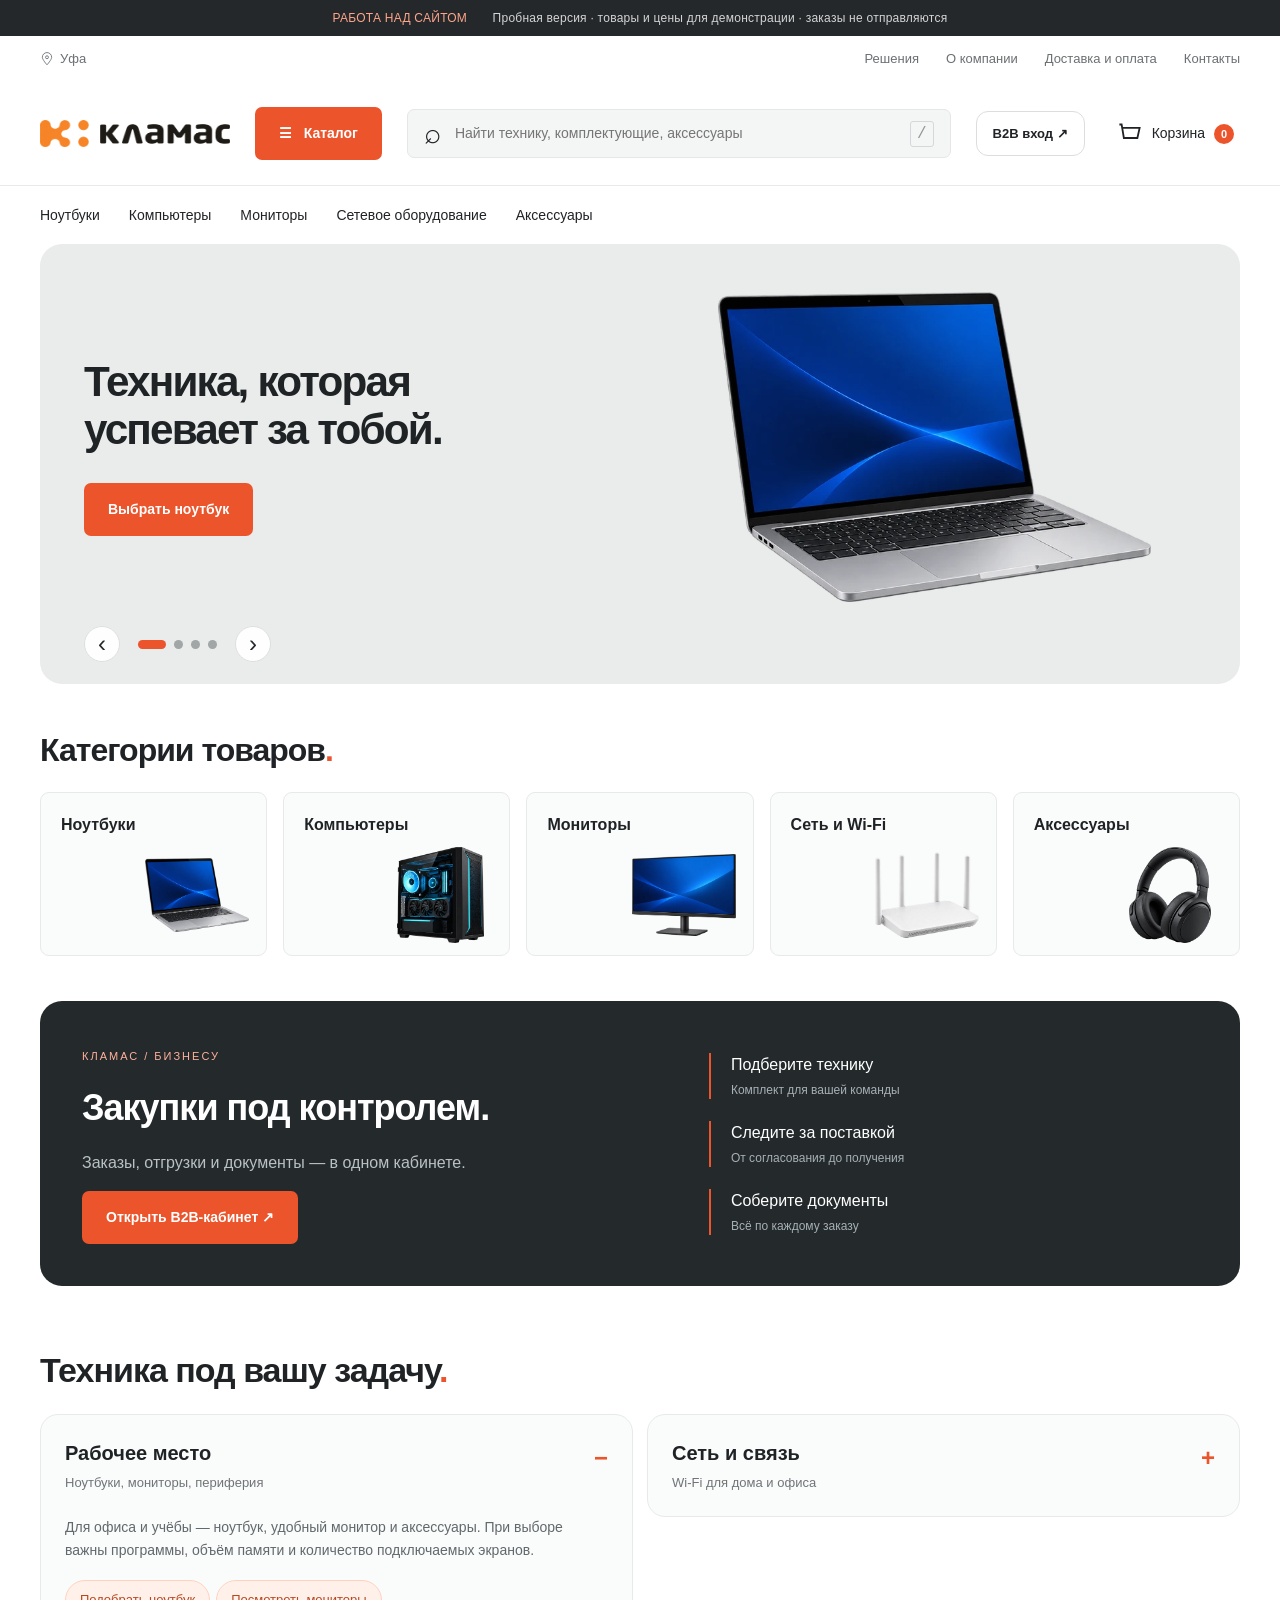
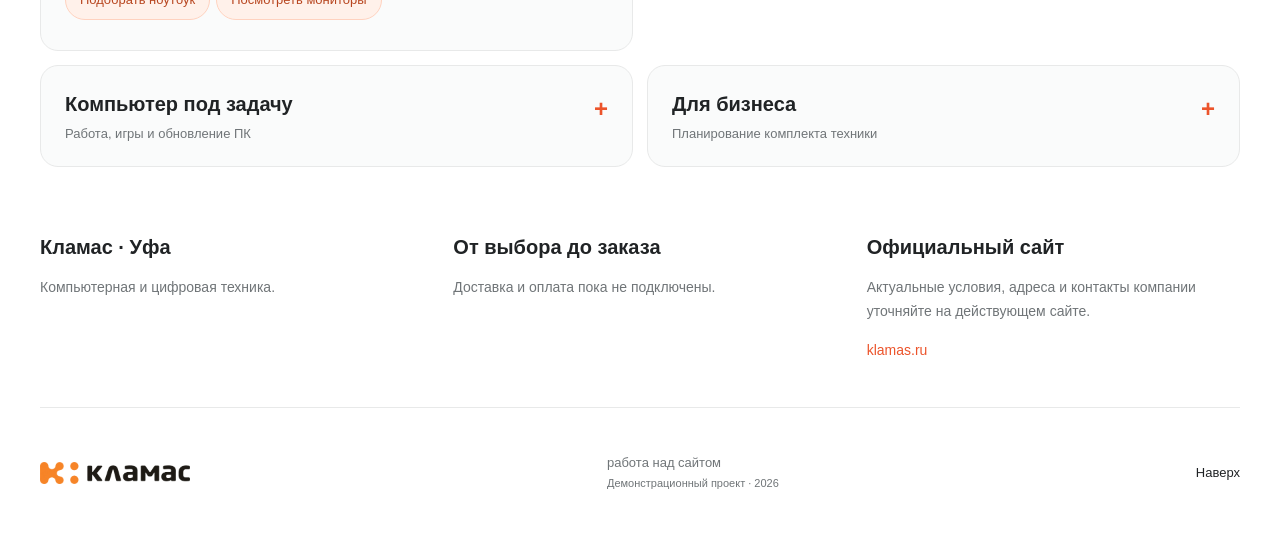
==== commit 3c8e38d8: "Add B2B demo portal and category-only catalog; simplify autoplay controls" ====
--- a/index.html
+++ b/index.html
@@ -13,22 +13,25 @@
 
 .promo-carousel{position:relative;border-radius:22px;overflow:hidden;background:#e9eceb;outline-offset:4px}.promo-slide{display:grid;grid-template-columns:1.08fr 1fr;min-height:440px;padding:44px 44px 78px;align-items:center;gap:24px}.promo-slide[hidden]{display:none}.promo-copy h1,.promo-copy h2{font-size:clamp(32px,3.3vw,48px);line-height:1.12;letter-spacing:-1.8px;margin:0 0 30px}.promo-art{display:flex;align-items:center;justify-content:center;height:310px}.promo-art img{max-width:100%;max-height:100%;width:100%;height:100%;object-fit:contain}.promo-game{background:#222b2d;color:#fff}.promo-game .promo-art img{max-width:275px}.promo-network{background:#ece8e0}.promo-business{background:#e3e9ed}.promo-controls{position:absolute;bottom:22px;left:44px;display:flex;align-items:center;gap:10px}.promo-controls>button{display:grid;place-items:center;border:1px solid #dedfdf;background:#fffffff2;color:#25282a;border-radius:50%;width:36px;height:36px;font-size:24px;line-height:1}.promo-controls #promo-pause{font-size:14px;margin-left:8px}.promo-controls button:hover{background:#ffe6db}.promo-dots{display:flex;gap:8px;padding:0 8px}.promo-dots button{padding:0;border:0;width:9px;height:9px;background:#a1a6a6;border-radius:99px;transition:width .2s,background .2s}.promo-dots button[aria-pressed=true]{width:28px;background:var(--orange)}.solutions{margin:56px 0 0;scroll-margin-top:25px}.solution-grid{display:grid;grid-template-columns:repeat(2,minmax(0,1fr));gap:14px;align-items:start}.solution-grid details{border:1px solid var(--line);border-radius:18px;background:#fafbfb;overflow:hidden}.solution-grid summary{position:relative;padding:23px 56px 23px 24px;list-style:none;cursor:pointer;font-size:20px;font-weight:600}.solution-grid summary::-webkit-details-marker{display:none}.solution-grid summary:after{content:'+';position:absolute;right:24px;top:25px;color:var(--orange);font-size:24px}.solution-grid details[open] summary:after{content:'−'}.solution-grid summary span{display:block;font-size:13px;font-weight:400;color:var(--muted);margin-top:5px}.solution-grid details>div{padding:0 24px 24px}.solution-grid p{font-size:14px;color:#62696c;margin:0 0 17px;line-height:1.7}.solution-link{display:inline-block;border:1px solid #ffd2bf;color:#b84721;background:#fff1ea;border-radius:999px;padding:9px 14px;margin:0 6px 6px 0;font-size:13px}.solution-link:hover{background:#ffe0d1}.category-grid{margin-top:20px;margin-bottom:42px}
 @media(max-width:760px){.promo-carousel{border-radius:18px}.promo-slide{grid-template-columns:1fr;min-height:480px;padding:28px 25px 70px;gap:14px}.promo-copy h1,.promo-copy h2{font-size:33px;letter-spacing:-1.1px;margin-bottom:22px}.promo-art{height:190px}.promo-game .promo-art img{max-width:175px}.promo-controls{left:25px;bottom:18px}.solution-grid{grid-template-columns:1fr}.solutions{margin-top:36px}.solution-grid summary{font-size:18px}.category-grid{margin-bottom:32px}.top div{gap:12px}.top div a:first-child{display:block}.top div a:nth-child(2){display:none}}
+[hidden]{display:none!important}.category-heading{font-size:32px;letter-spacing:-1px;margin:42px 0 18px}.category-grid{grid-template-columns:repeat(5,1fr);margin-top:0}.category-grid strong{font-size:16px}.b2b-entry{white-space:nowrap;border:1px solid #ddd;background:#fff;border-radius:12px;padding:12px 16px;font-weight:700;font-size:13px}.business-intro{display:grid;grid-template-columns:1.2fr 1fr;background:#24292c;color:white;padding:42px;border-radius:22px;gap:40px;margin:45px 0}.business-kicker{color:#ffb19a;font-size:11px;letter-spacing:2px}.business-intro h2{font-size:36px;letter-spacing:-1px;margin:14px 0}.business-intro p{color:#b9c1c5}.business-steps{display:grid;gap:22px;align-content:center}.business-steps>div{border-left:2px solid #ec542b;padding-left:20px}.business-steps small{display:block;color:#a6b0b5;margin-top:4px;font-size:12px}
+#b2b-dialog{width:min(1260px,96vw);max-width:1260px;height:90vh;max-height:94vh;padding:0;border:0;border-radius:22px;background:#f4f5f6}#b2b-dialog::backdrop{background:#172026aa;backdrop-filter:blur(5px)}.b2b-top{display:flex;justify-content:space-between;align-items:center;padding:20px 28px;background:white;border-bottom:1px solid #e6e8e8}.b2b-top strong{font-size:20px}.b2b-top strong span{color:var(--orange)}.b2b-top button{background:none;border:0;font-size:25px}.b2b-login{display:grid;grid-template-columns:1.1fr 1fr;min-height:530px}.b2b-welcome{background:#262d30;color:white;padding:64px 48px}.b2b-welcome h2{font-size:42px;line-height:1.13;letter-spacing:-1.5px;margin:24px 0}.b2b-welcome p{color:#bac4c8;max-width:330px}.b2b-login-card{padding:55px 44px;align-self:center}.b2b-login-card h2{font-size:28px}.b2b-login-card p{color:#737b7e;font-size:14px}.demo-badge{display:inline-block;border:1px solid #ffb59f;border-radius:20px;padding:4px 11px;color:#b84523;background:#fff0e9;font-size:11px;font-weight:700}.b2b-layout{display:grid;grid-template-columns:205px minmax(0,1fr);min-height:650px}.b2b-nav{padding:26px 16px;background:white;display:flex;flex-direction:column;gap:8px}.b2b-nav button{background:none;border:0;border-radius:12px;padding:13px;text-align:left;font-size:14px}.b2b-nav button.active{background:#fff0e9;color:#c04620;font-weight:700}.b2b-nav small{padding:12px;color:#8a9195;font-size:10px;letter-spacing:1px}.b2b-content{padding:30px;min-width:0}.b2b-heading{display:flex;justify-content:space-between;gap:15px;align-items:center;margin-bottom:26px}.b2b-heading h2{font-size:30px;margin:0;letter-spacing:-1px}.b2b-heading p{font-size:13px;color:#7d8589;margin:7px 0}.b2b-metrics{display:grid;grid-template-columns:repeat(3,1fr);gap:15px;margin:20px 0 28px}.b2b-metric,.b2b-card{background:#fff;border:1px solid #e6e9e9;border-radius:16px;padding:22px}.b2b-metric span{font-size:12px;color:#747d80}.b2b-metric strong{display:block;font-size:28px;margin-top:10px}.b2b-card h3{margin:0 0 16px}.b2b-table-wrap{overflow:auto}.b2b-table{border-collapse:collapse;width:100%;font-size:13px;white-space:nowrap}.b2b-table th{text-align:left;color:#879094;font-size:11px;font-weight:400;padding:12px}.b2b-table td{padding:18px 12px;border-top:1px solid #edf0f0}.b2b-table button,.b2b-plain{background:#f4f6f6;border:0;border-radius:9px;padding:8px 12px;font-size:12px}.status{display:inline-block;padding:5px 10px;border-radius:20px;background:#fff0df;color:#a46516;font-size:11px}.status.green{background:#eaf5ef;color:#328059}.status.gray{background:#edf0f2;color:#64717a}.shipment{margin-bottom:16px}.shipment-title{display:flex;justify-content:space-between;gap:12px}.shipment p{font-size:13px;color:#738084}.shipment-track{display:grid;grid-template-columns:repeat(4,1fr);gap:6px;margin-top:25px}.shipment-track span{border-top:4px solid #e6eaeb;padding-top:10px;font-size:11px;color:#929b9d}.shipment-track .done{border-color:#ef714d;color:#424b4f}.b2b-filters{display:flex;flex-wrap:wrap;gap:8px;margin:0 0 20px}.b2b-filters button{border:1px solid #e2e5e5;border-radius:20px;background:#fff;padding:8px 16px;font-size:12px}.b2b-filters button.active{background:#ffede5;color:#c14e2a;border-color:#ffd1bd}.b2b-doc{display:flex;align-items:center;justify-content:space-between;gap:15px;padding:18px 0;border-top:1px solid #eee}.b2b-doc small{display:block;color:#859093;margin-top:5px}.b2b-detail{margin-top:20px;background:#fff7f1;padding:22px;border-radius:14px}.b2b-detail h3{margin-top:0}
+@media(max-width:900px){header{gap:12px;flex-wrap:wrap;height:auto;padding-top:20px!important;padding-bottom:20px!important}.search{order:5;flex-basis:100%}.category-grid{grid-template-columns:repeat(3,1fr)}.business-intro{padding:30px}.b2b-welcome{padding:40px 28px}.b2b-content{padding:22px}.b2b-layout{grid-template-columns:170px minmax(0,1fr)}}@media(max-width:600px){.category-grid{grid-template-columns:repeat(2,1fr)}.b2b-entry{padding:10px;font-size:12px}.business-intro,.b2b-login{grid-template-columns:1fr}.business-intro h2{font-size:29px}.b2b-welcome{padding:30px}.b2b-welcome h2{font-size:32px}.b2b-login-card{padding:28px}.b2b-layout{display:block}.b2b-nav{flex-direction:row;overflow:auto;padding:12px}.b2b-nav small{display:none}.b2b-nav button{white-space:nowrap}.b2b-content{padding:18px}.b2b-metrics{gap:8px}.b2b-metric{padding:13px 9px}.b2b-metric strong{font-size:20px}.b2b-heading{align-items:flex-start;flex-direction:column}.b2b-heading h2{font-size:26px}.b2b-top{padding:16px}.b2b-card{padding:16px}.shipment-title{flex-direction:column}.shipment-track span{font-size:10px}.b2b-doc{font-size:13px}#b2b-dialog{width:100vw;height:100dvh;max-height:100dvh;max-width:100vw;border-radius:0}}
 </style></head><body>
 <div class="demo"><span>РАБОТА НАД САЙТОМ</span> Пробная версия · товары и цены для демонстрации · заказы не отправляются</div>
 <div class="top wrap"><span><svg viewBox="0 0 24 24" fill="none" stroke="currentColor" stroke-width="1.5" aria-hidden="true"><path d="M12 22S4 13 4 9a8 8 0 1 1 16 0c0 4-8 13-8 13Z"/><circle cx="12" cy="9" r="2.5"/></svg>Уфа</span><div><a href="#solutions">Решения</a><a href="#about">О компании</a><a href="#delivery">Доставка и оплата</a><a href="#contacts">Контакты</a></div></div>
 <!-- Logo redrawn from Klamas reference; transparent product assets updated 2026-09-28 -->
-<header class="wrap"><a class="logo" href="#" aria-label="Кламас — главная"><img src="[data-uri]" alt="Кламас" width="190" height="32"></a><a class="primary catalog-link" href="#catalog">☰ &nbsp; Каталог</a><label class="search"><span>⌕</span><input id="search" placeholder="Найти технику, комплектующие, аксессуары" aria-label="Поиск по каталогу"><kbd>/</kbd></label><button class="cart-button" id="cart-open"><svg viewBox="0 0 24 24" fill="none" stroke="currentColor" stroke-width="1.6"><path d="M3 4h2l2 12h12l2-9H6M9 20h.01M18 20h.01"/></svg><span>Корзина</span><b id="cart-count">0</b></button></header>
+<header class="wrap"><a class="logo" href="#" aria-label="Кламас — главная"><img src="[data-uri]" alt="Кламас" width="190" height="32"></a><a class="primary catalog-link" href="#categories">☰ &nbsp; Каталог</a><label class="search"><span>⌕</span><input id="search" placeholder="Найти технику, комплектующие, аксессуары" aria-label="Поиск по каталогу"><kbd>/</kbd></label><button class="b2b-entry" data-b2b>B2B вход ↗</button><button class="cart-button" id="cart-open"><svg viewBox="0 0 24 24" fill="none" stroke="currentColor" stroke-width="1.6"><path d="M3 4h2l2 12h12l2-9H6M9 20h.01M18 20h.01"/></svg><span>Корзина</span><b id="cart-count">0</b></button></header>
 <nav class="wrap quick"><a href="#catalog" data-category="Ноутбуки">Ноутбуки</a><a href="#catalog" data-category="Компьютеры">Компьютеры</a><a href="#catalog" data-category="Мониторы">Мониторы</a><a href="#catalog" data-category="Сетевое оборудование">Сетевое оборудование</a><a href="#catalog" data-category="Аксессуары">Аксессуары</a></nav>
-<main class="wrap"><section class="promo-carousel" aria-label="Предложения Кламас" aria-roledescription="карусель" tabindex="0"><article class="promo-slide promo-work" role="group" aria-roledescription="слайд" aria-label="1 из 4"><div class="promo-copy"><h1>Техника, которая<br>успевает за тобой.</h1><a class="primary" href="#catalog" data-category="Ноутбуки">Выбрать ноутбук</a></div><div class="promo-art"><img src="[data-uri]" alt="" fetchpriority="high"></div></article><article class="promo-slide promo-game" role="group" aria-roledescription="слайд" aria-label="2 из 4" hidden><div class="promo-copy"><h2>Рабочий день закончен.<br>Приключения начинаются.</h2><a class="primary" href="#catalog" data-category="Компьютеры">К игровым компьютерам</a></div><div class="promo-art"><img src="[data-uri]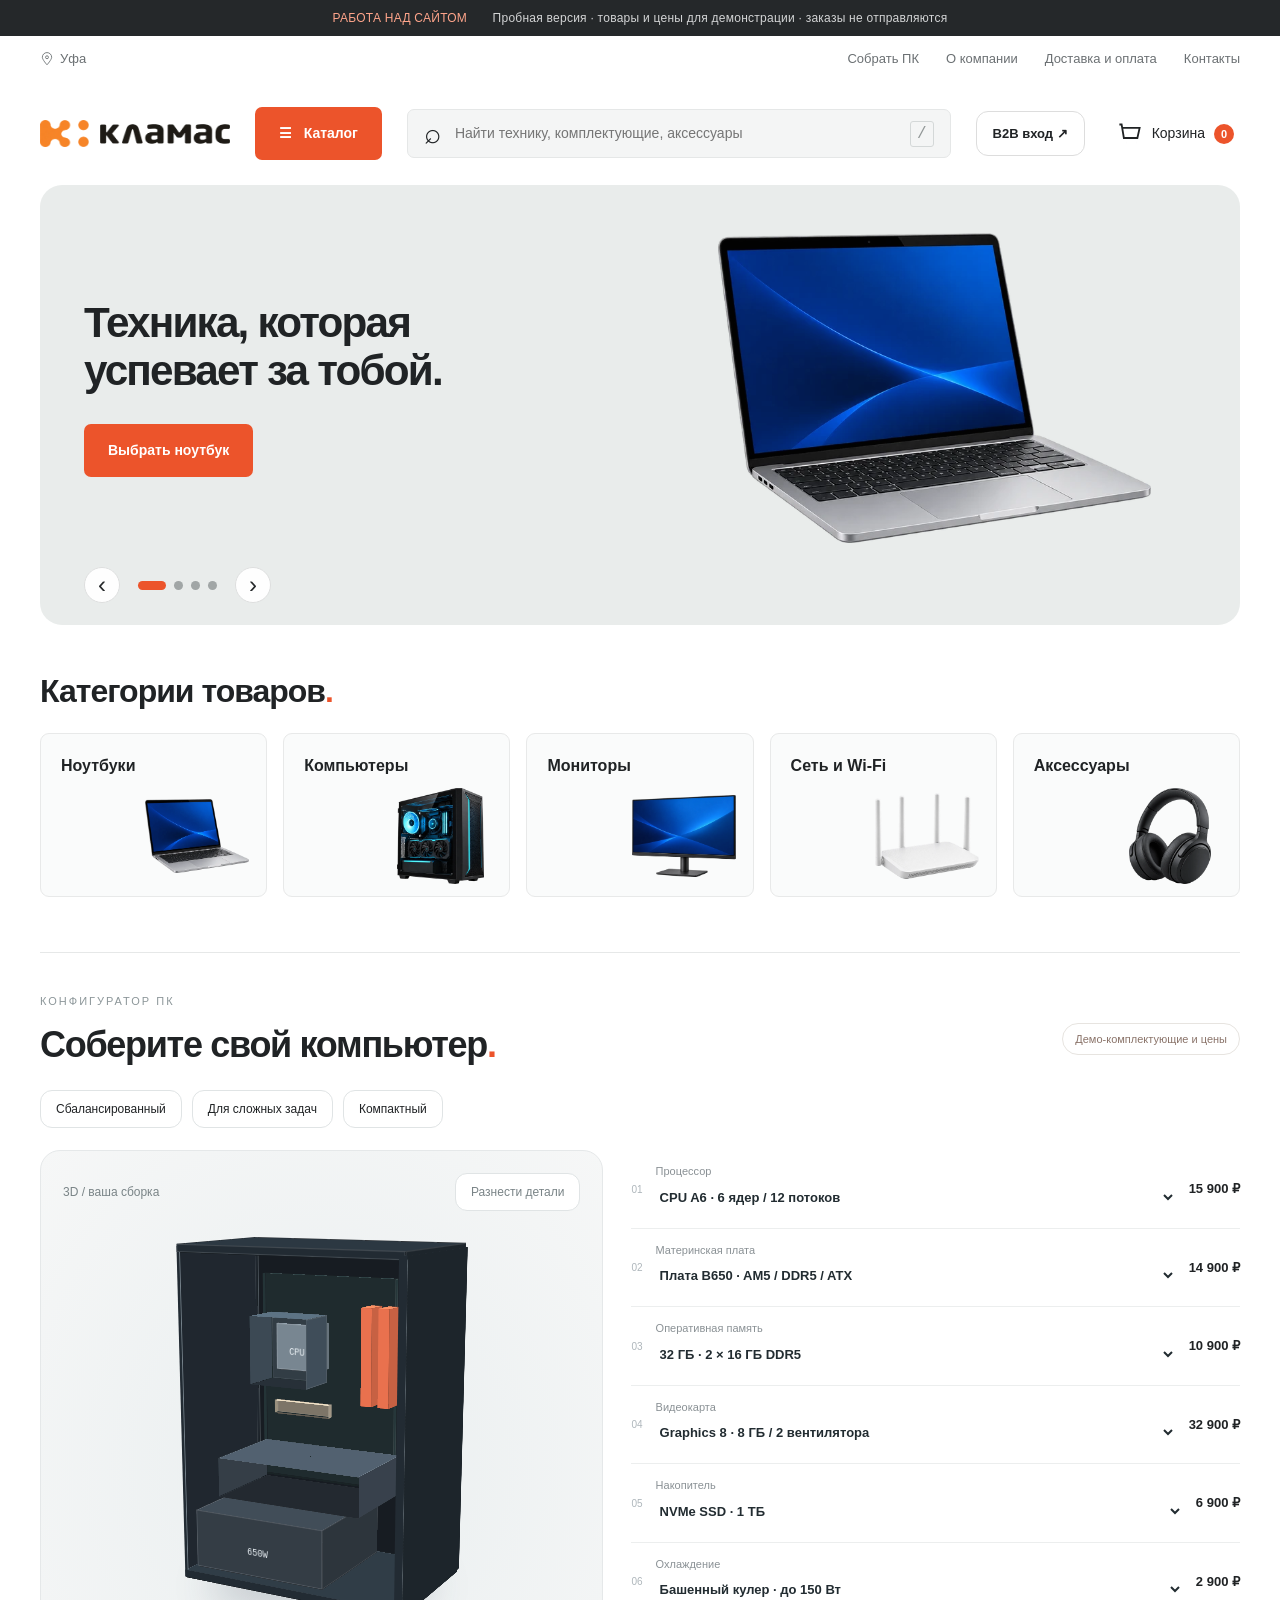
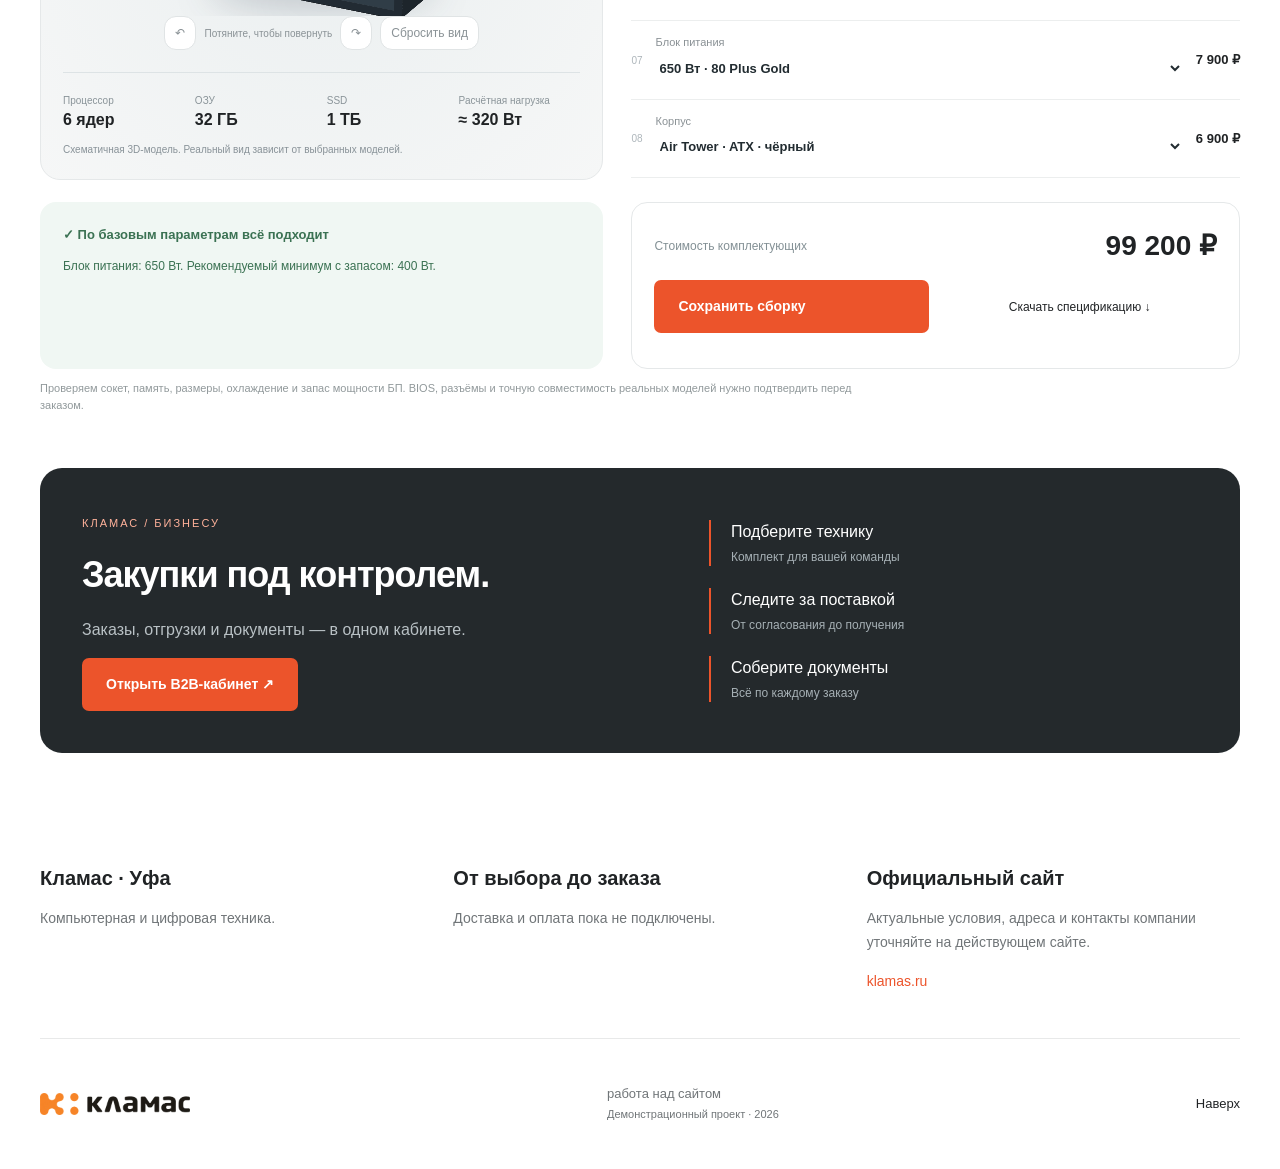
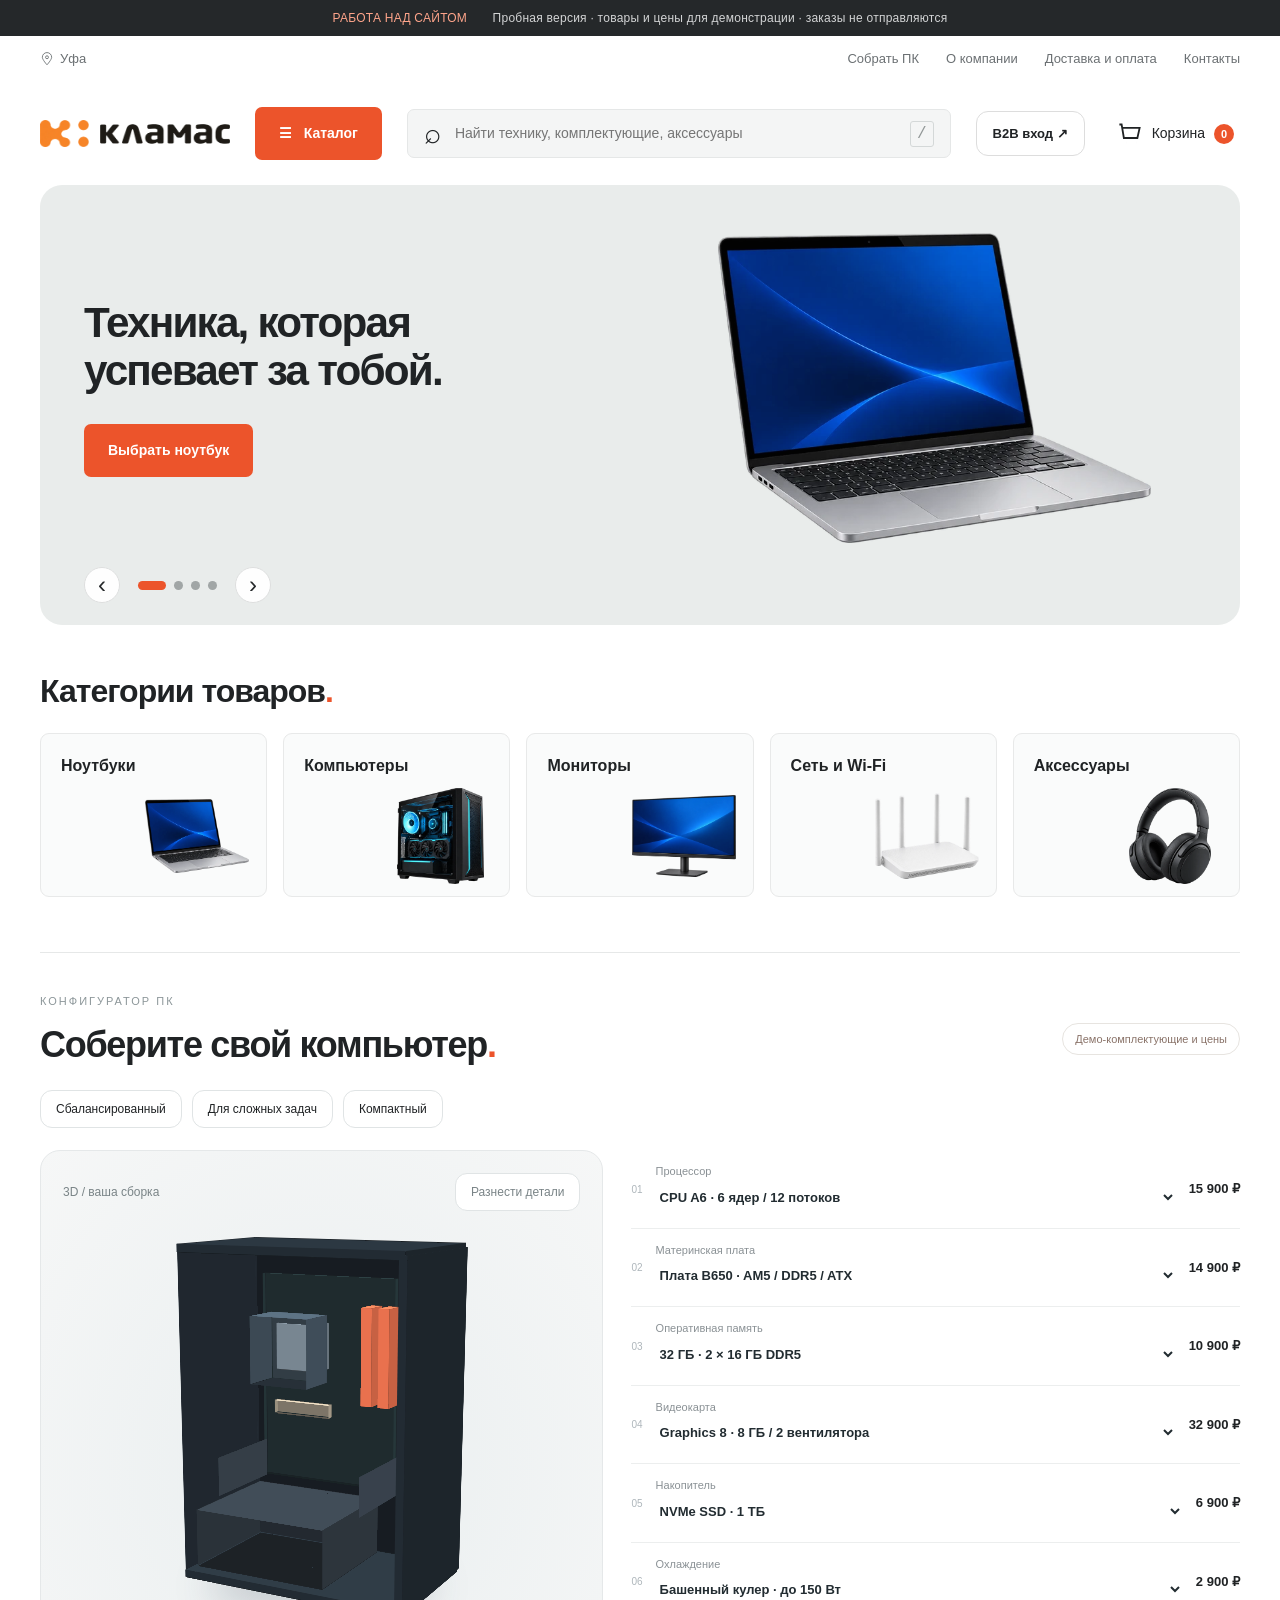
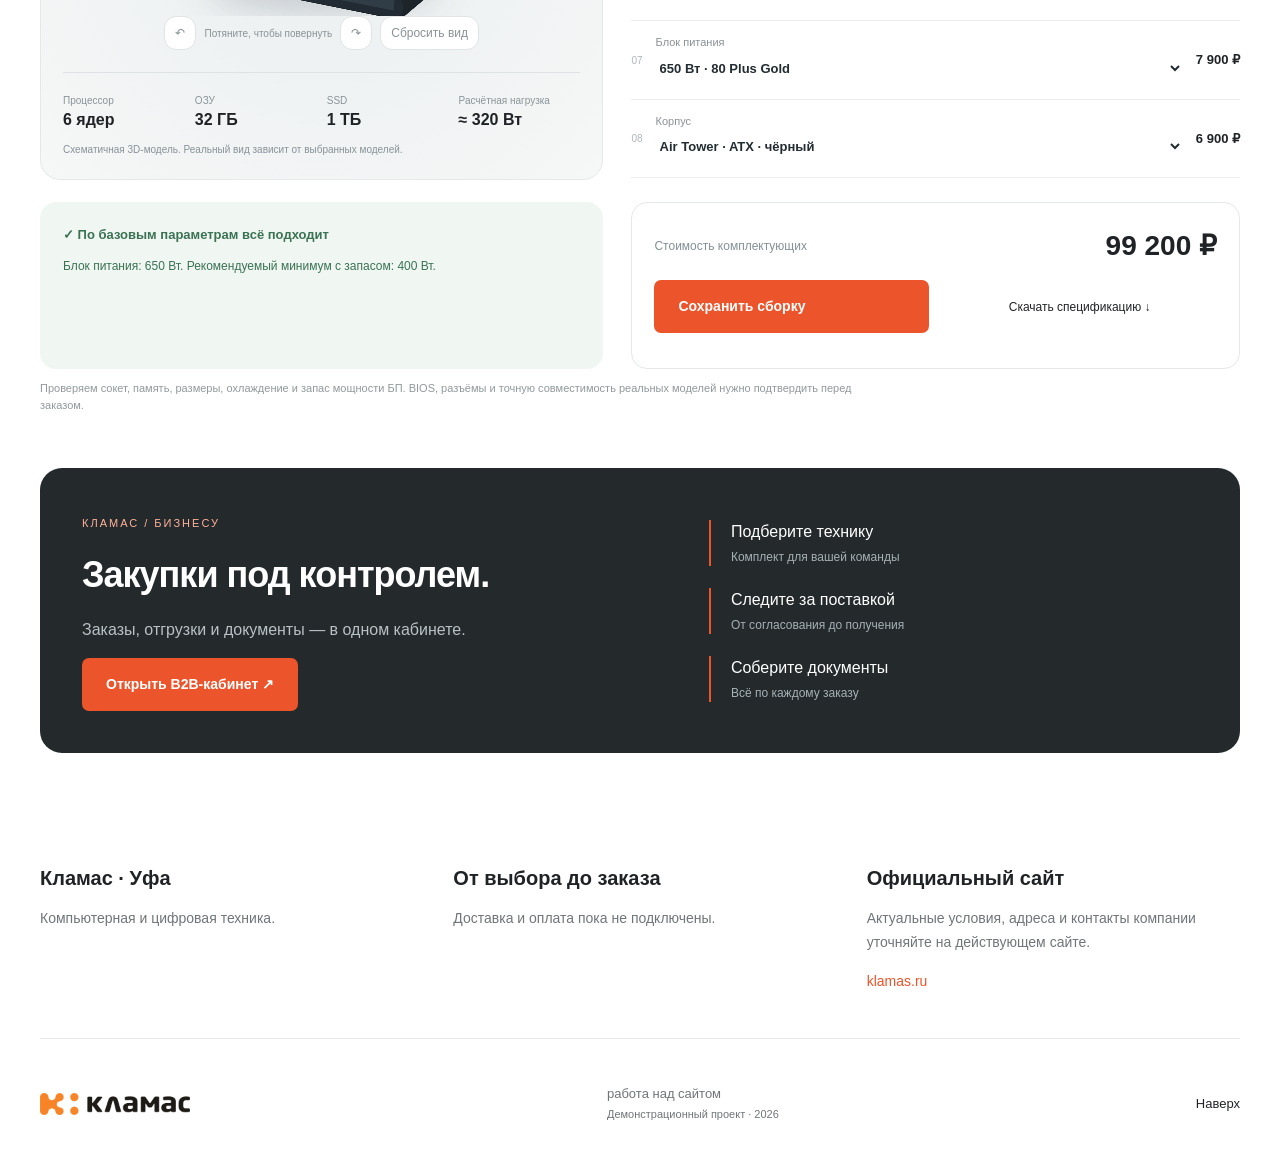
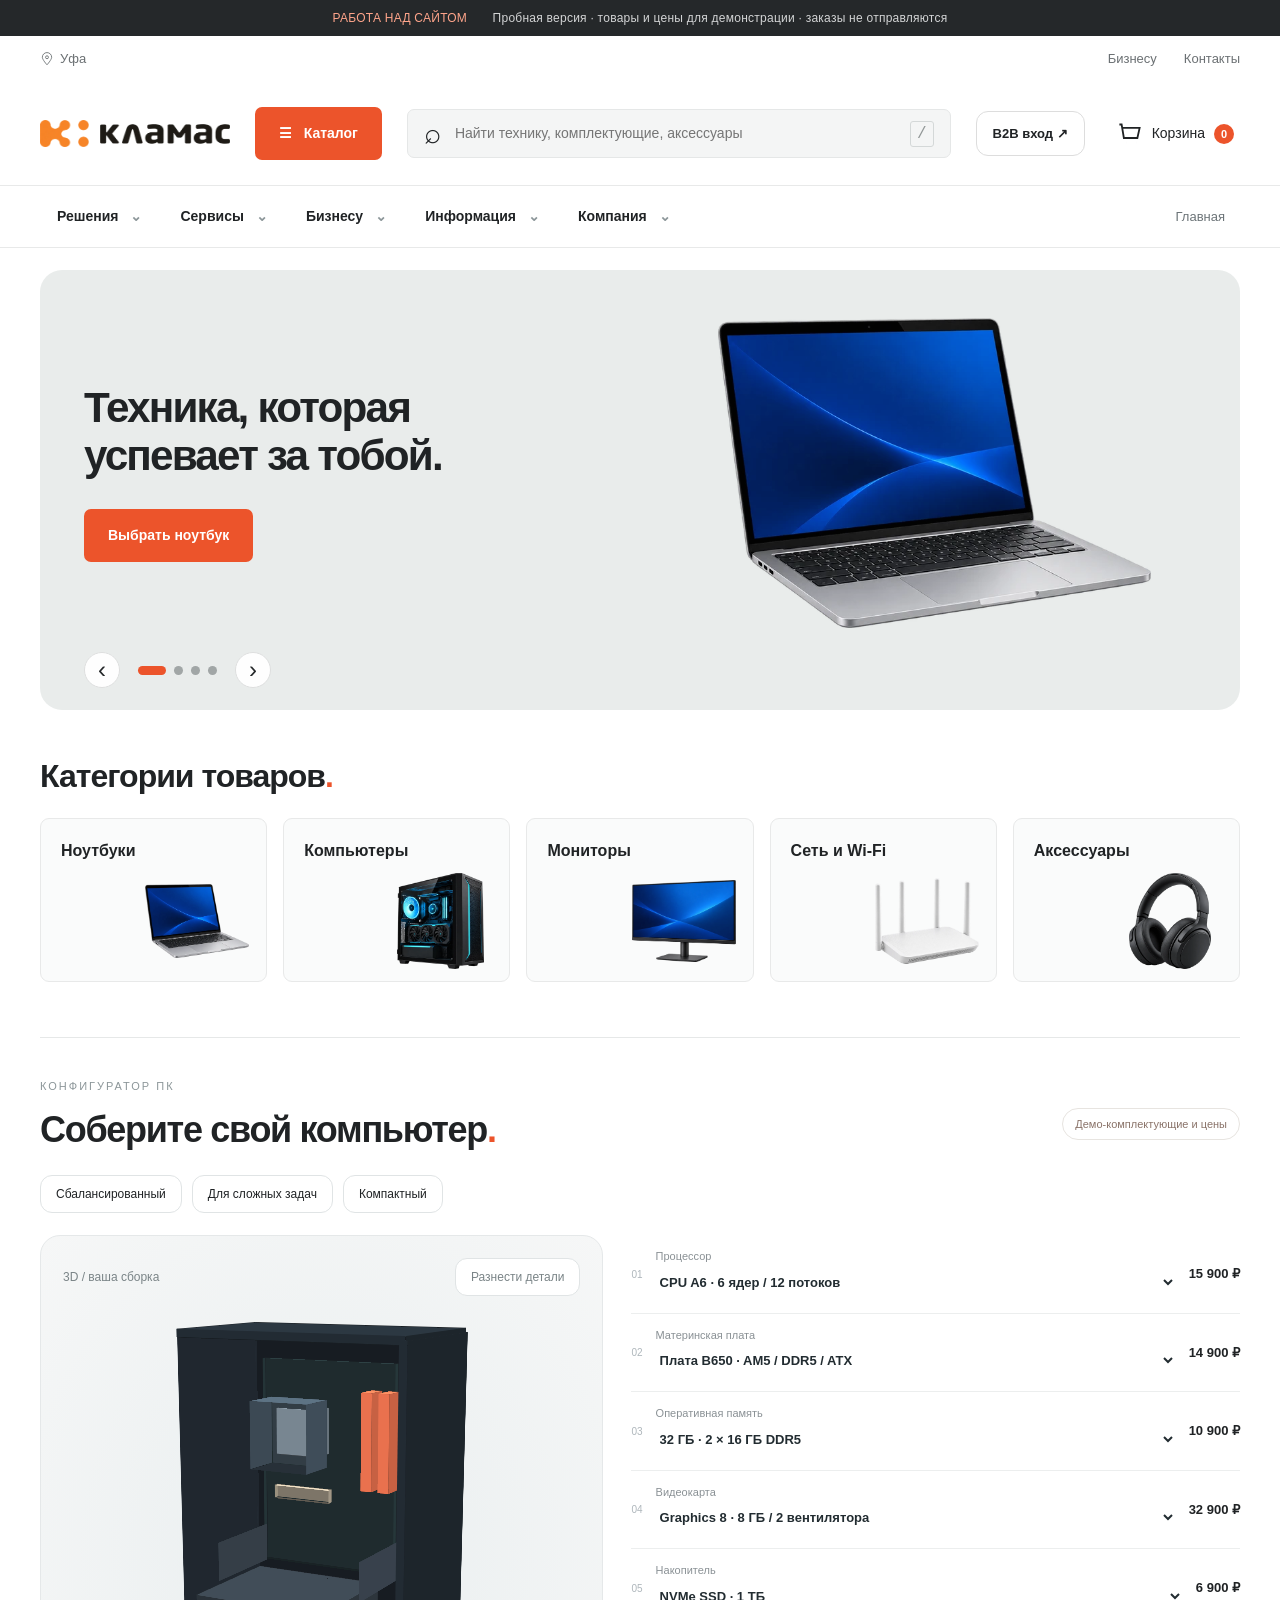
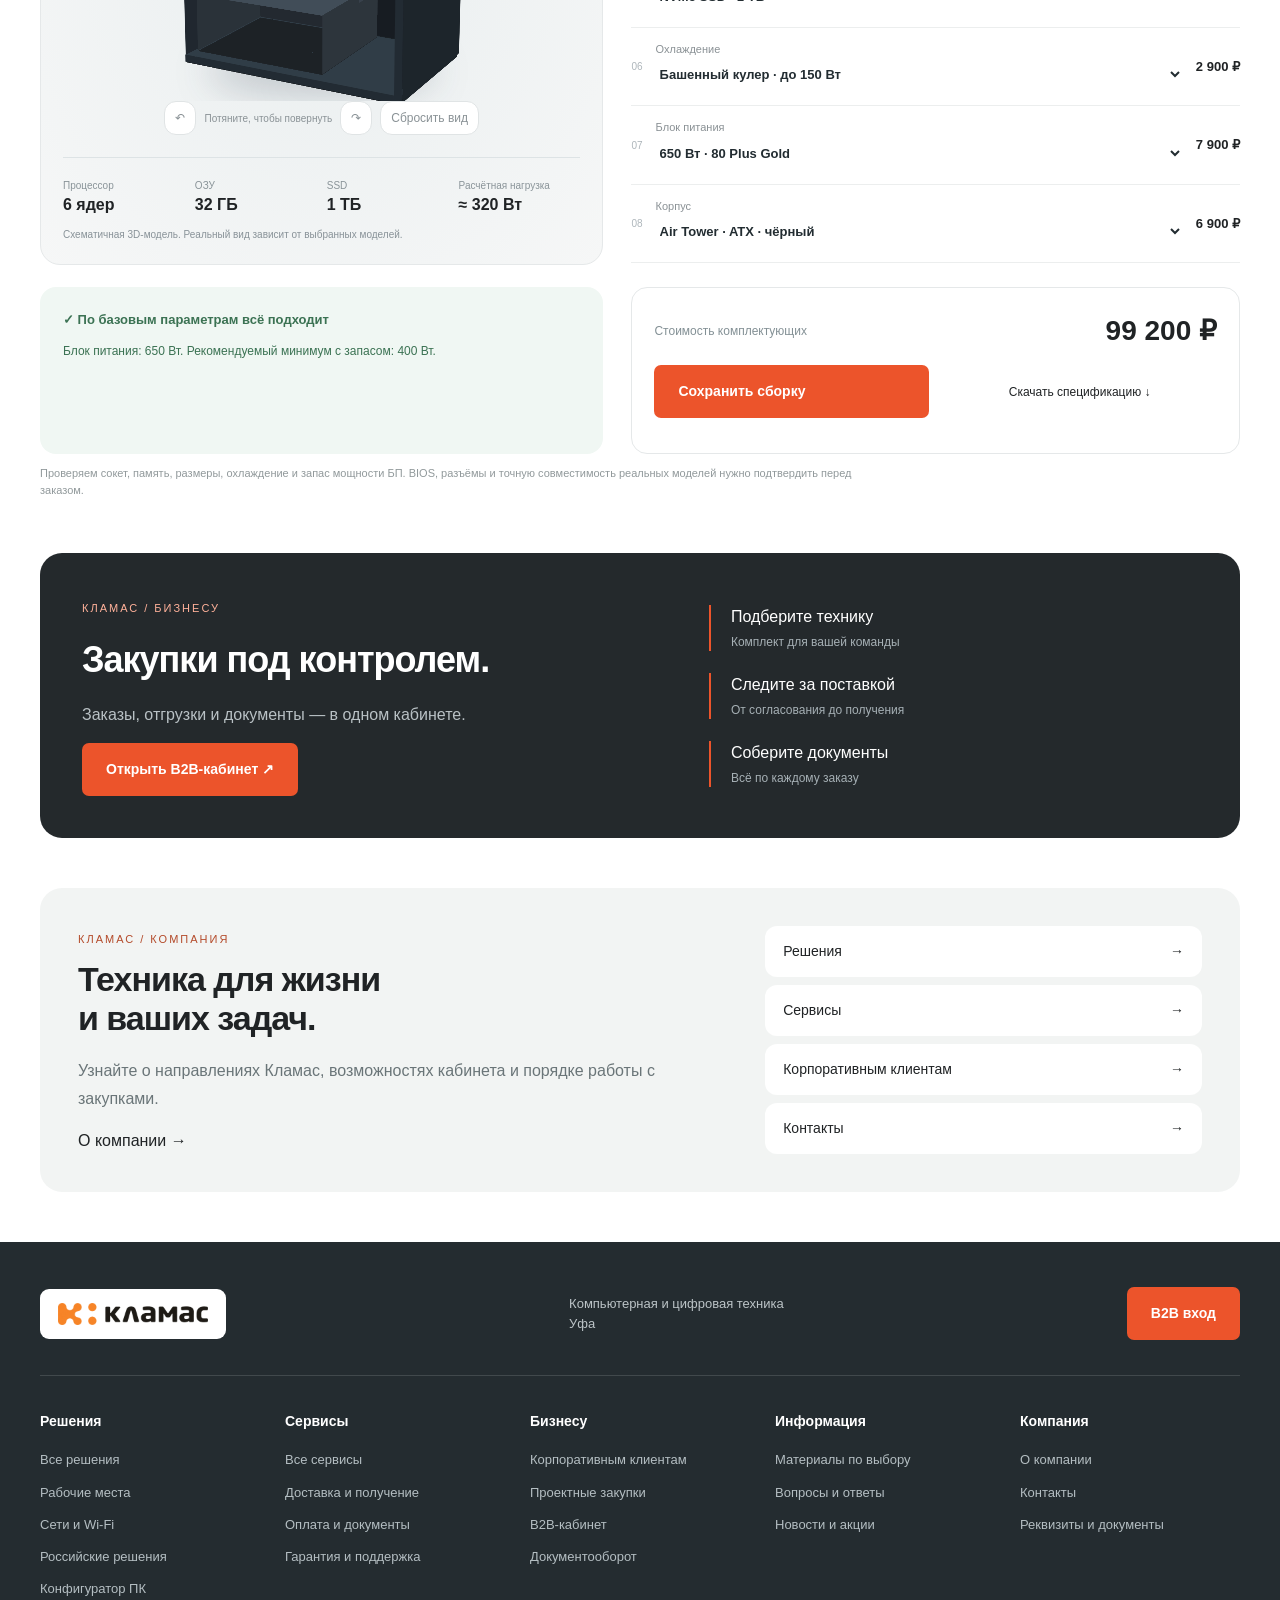
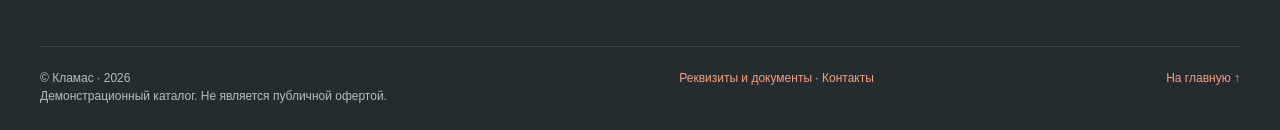
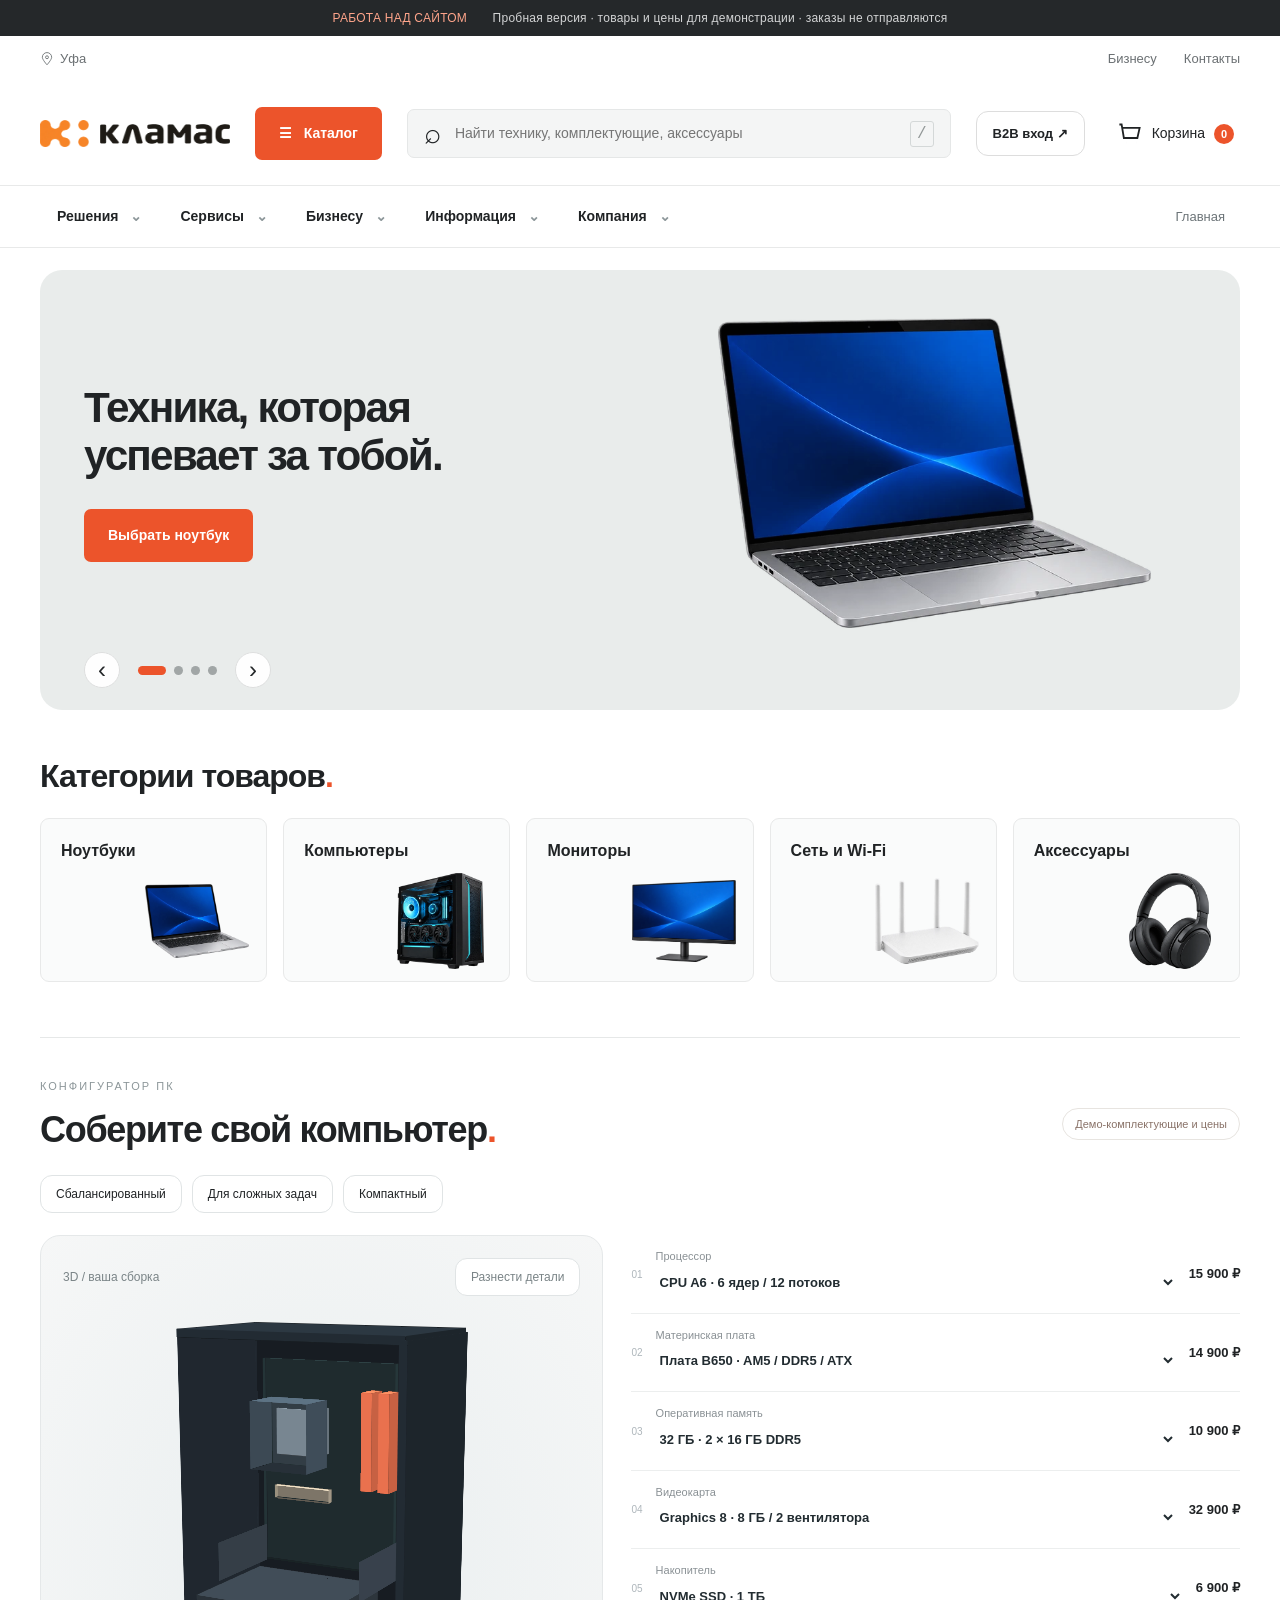
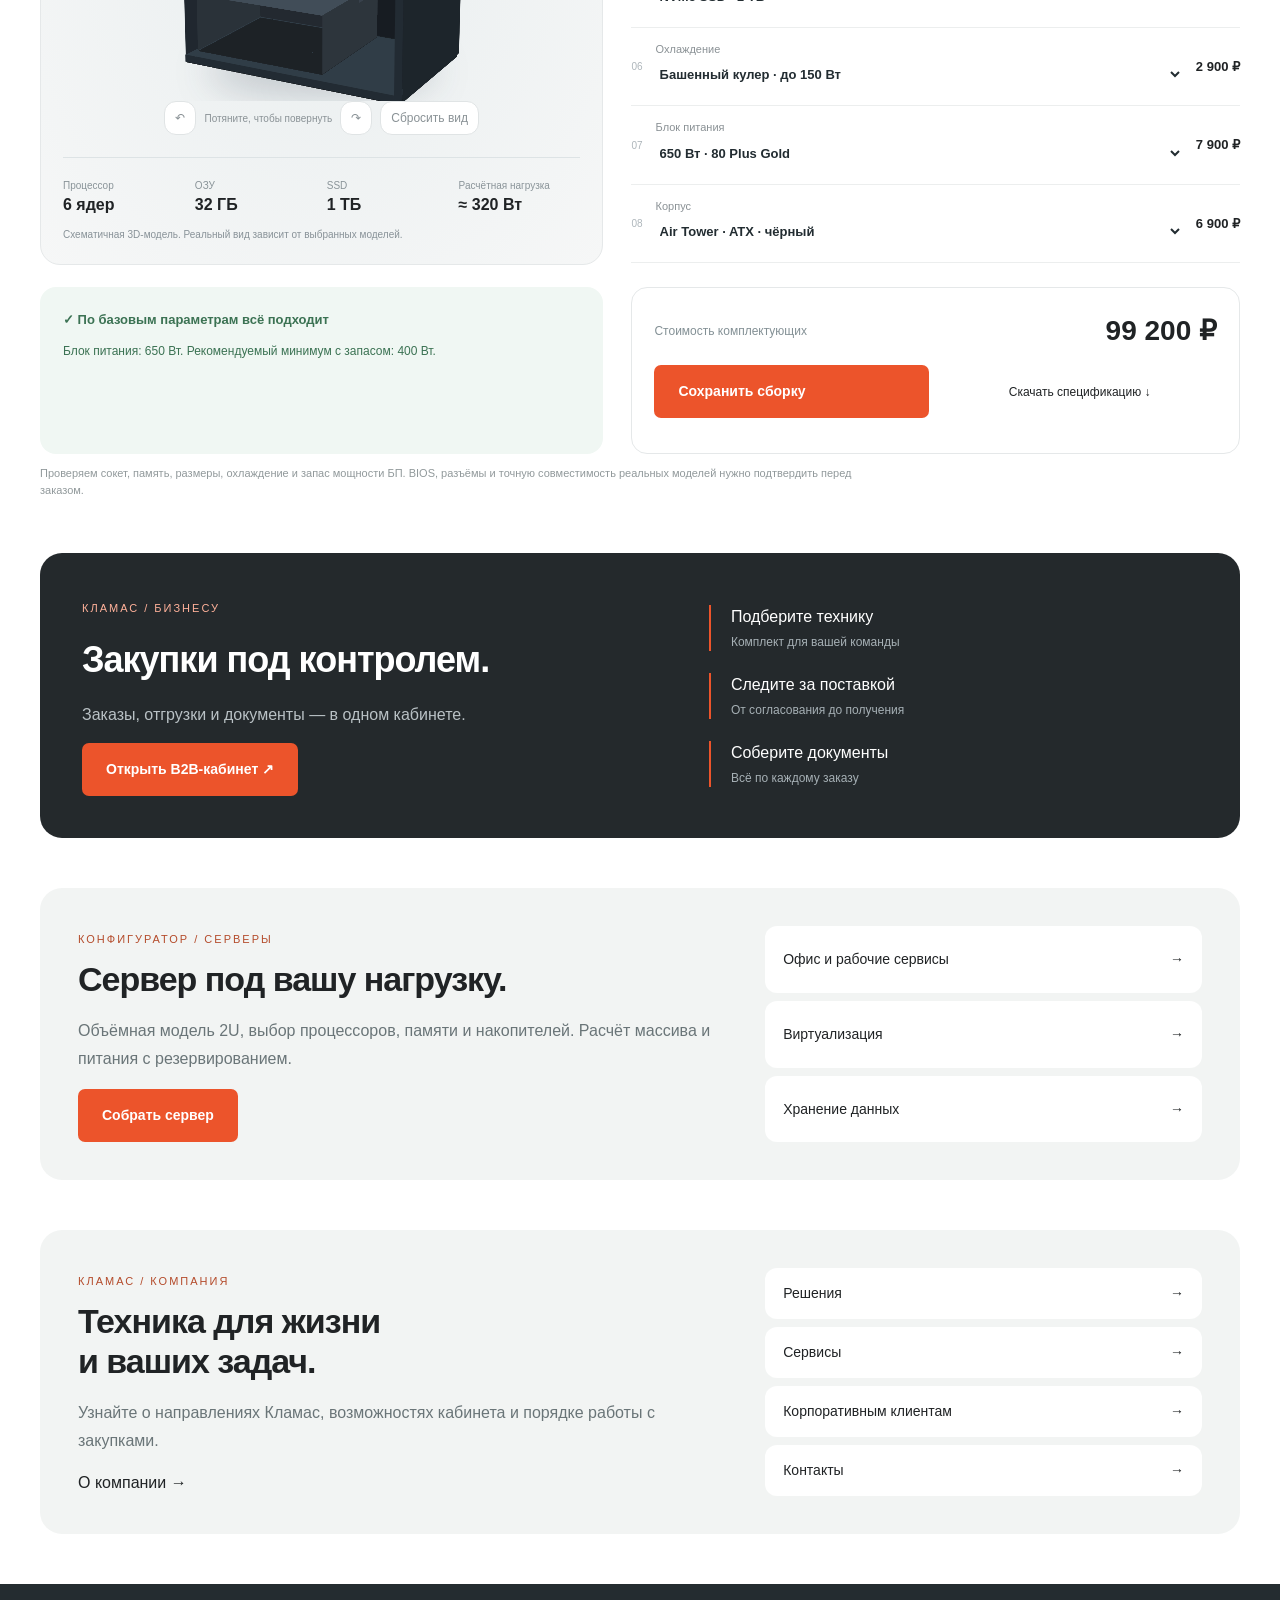
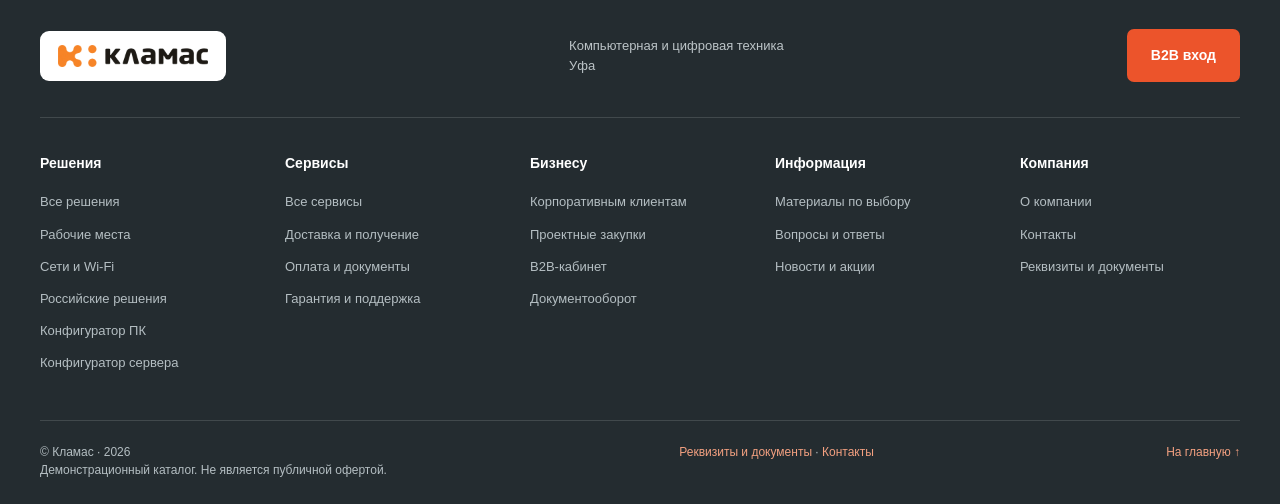
